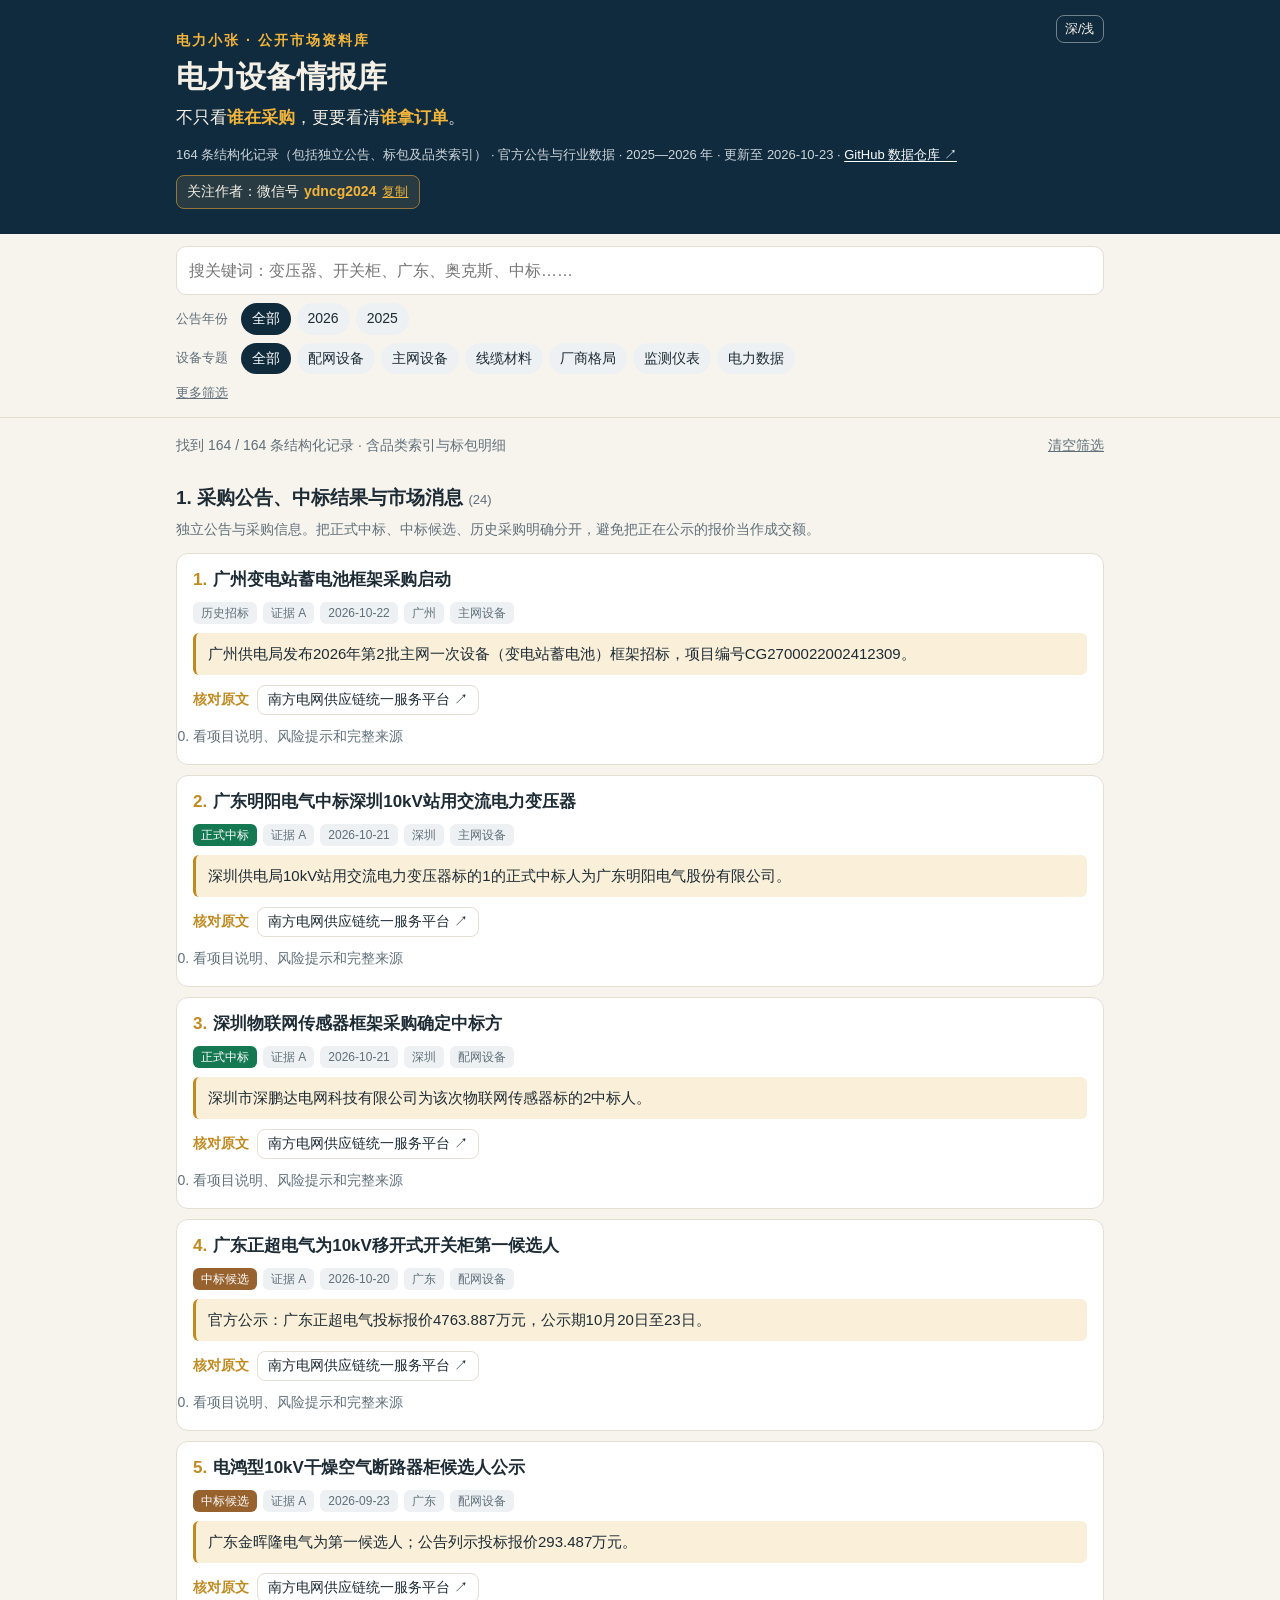
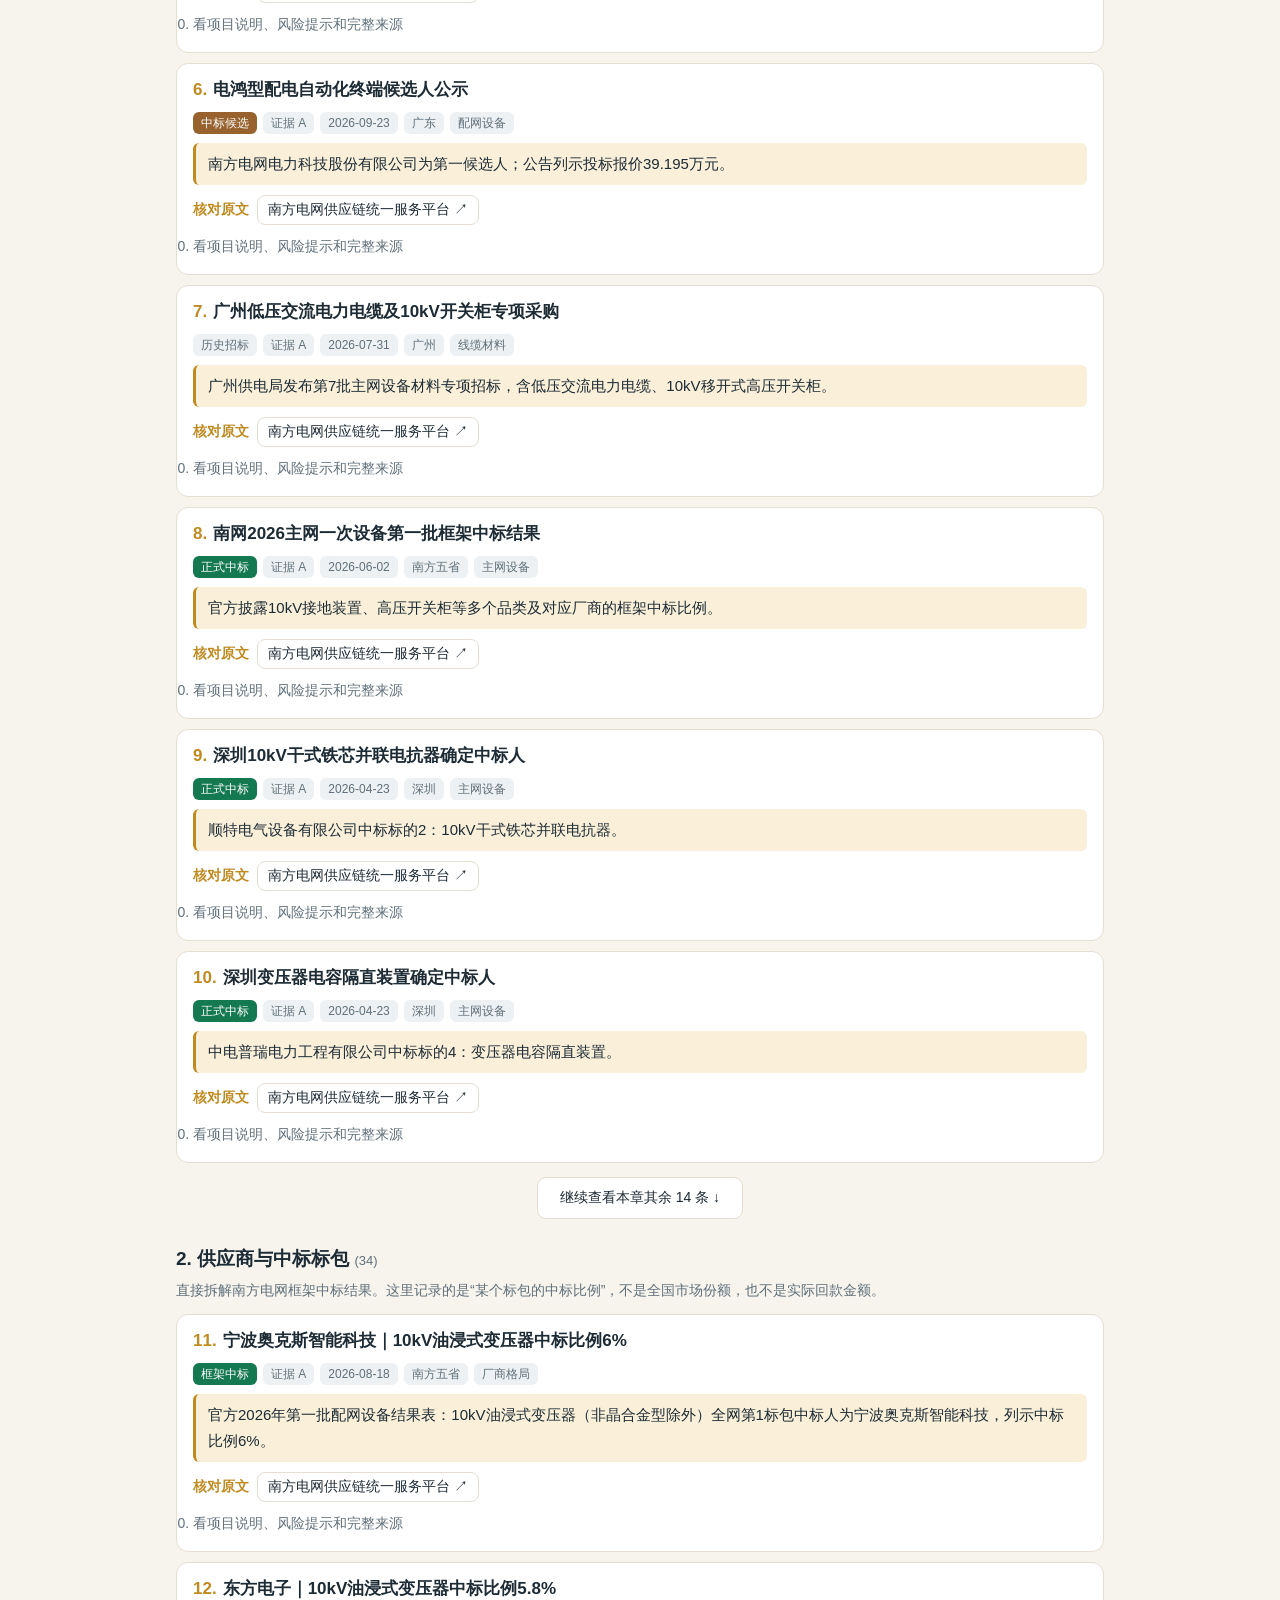
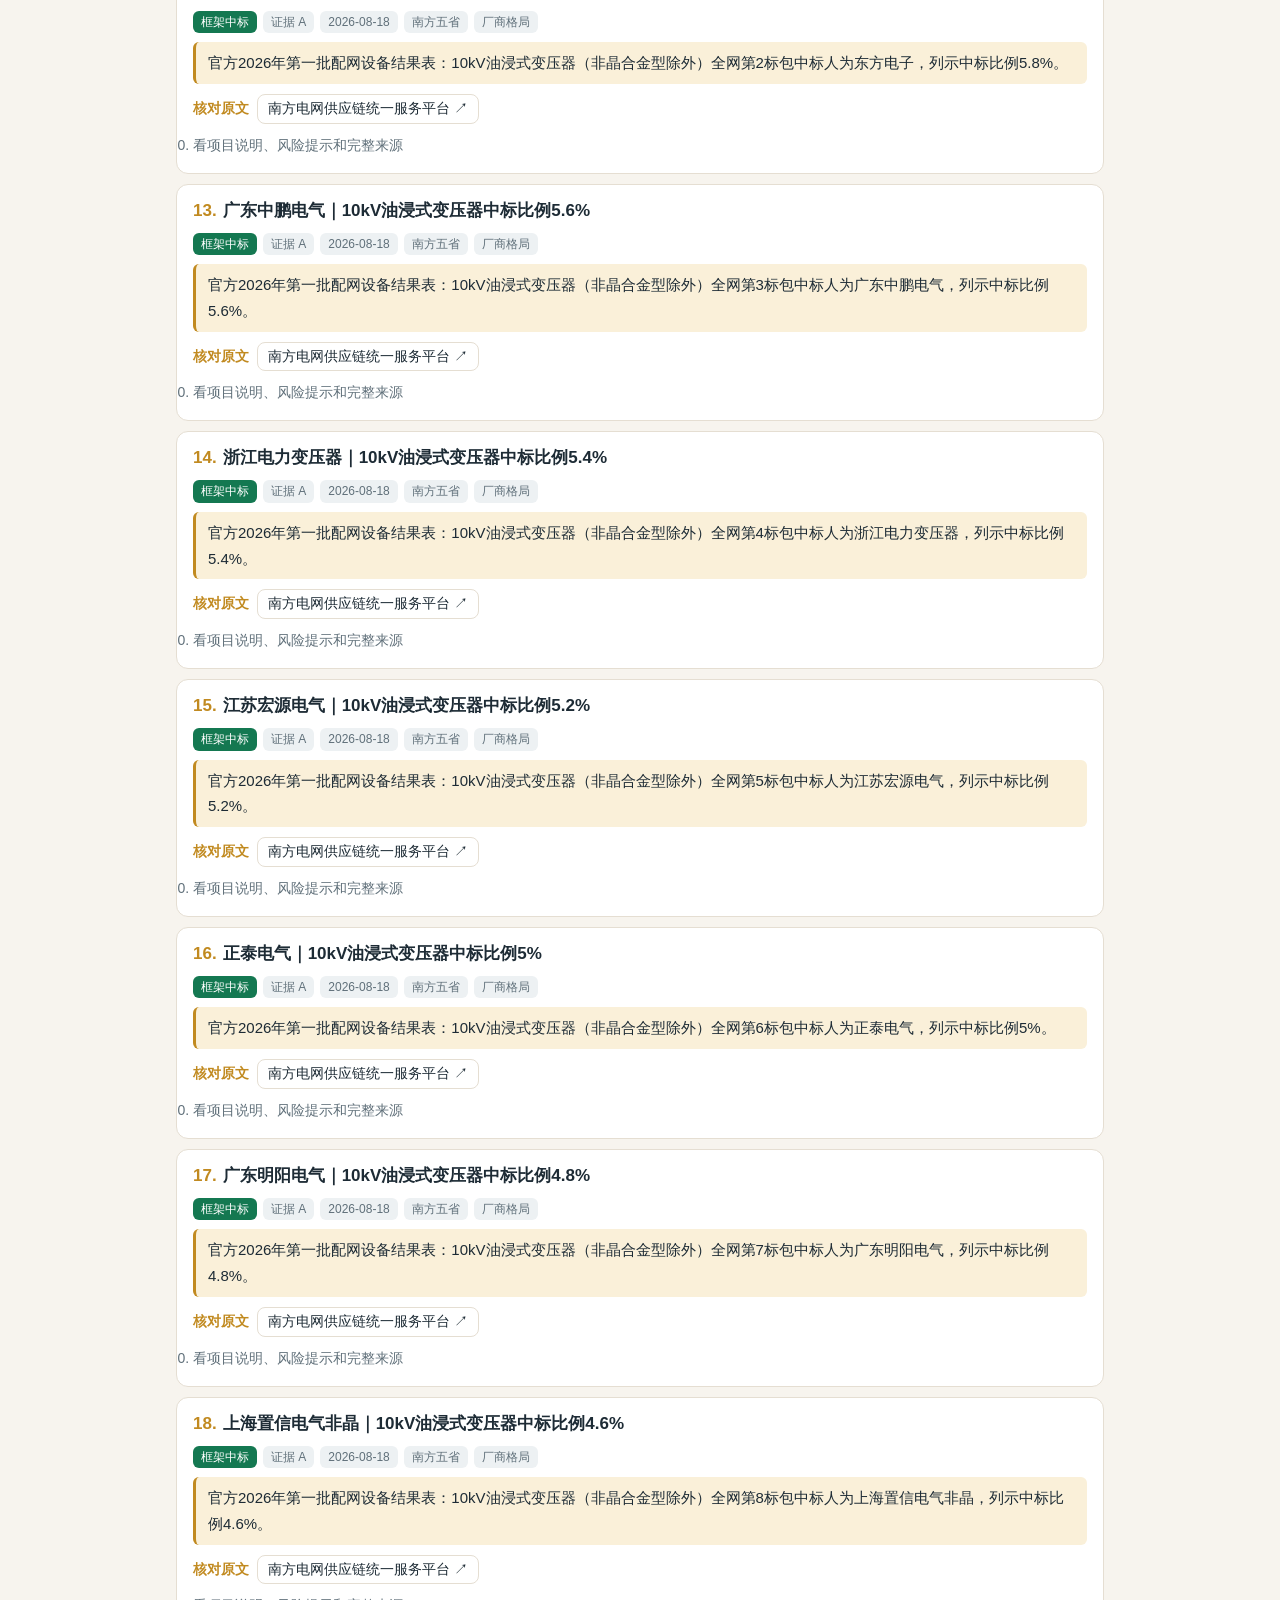
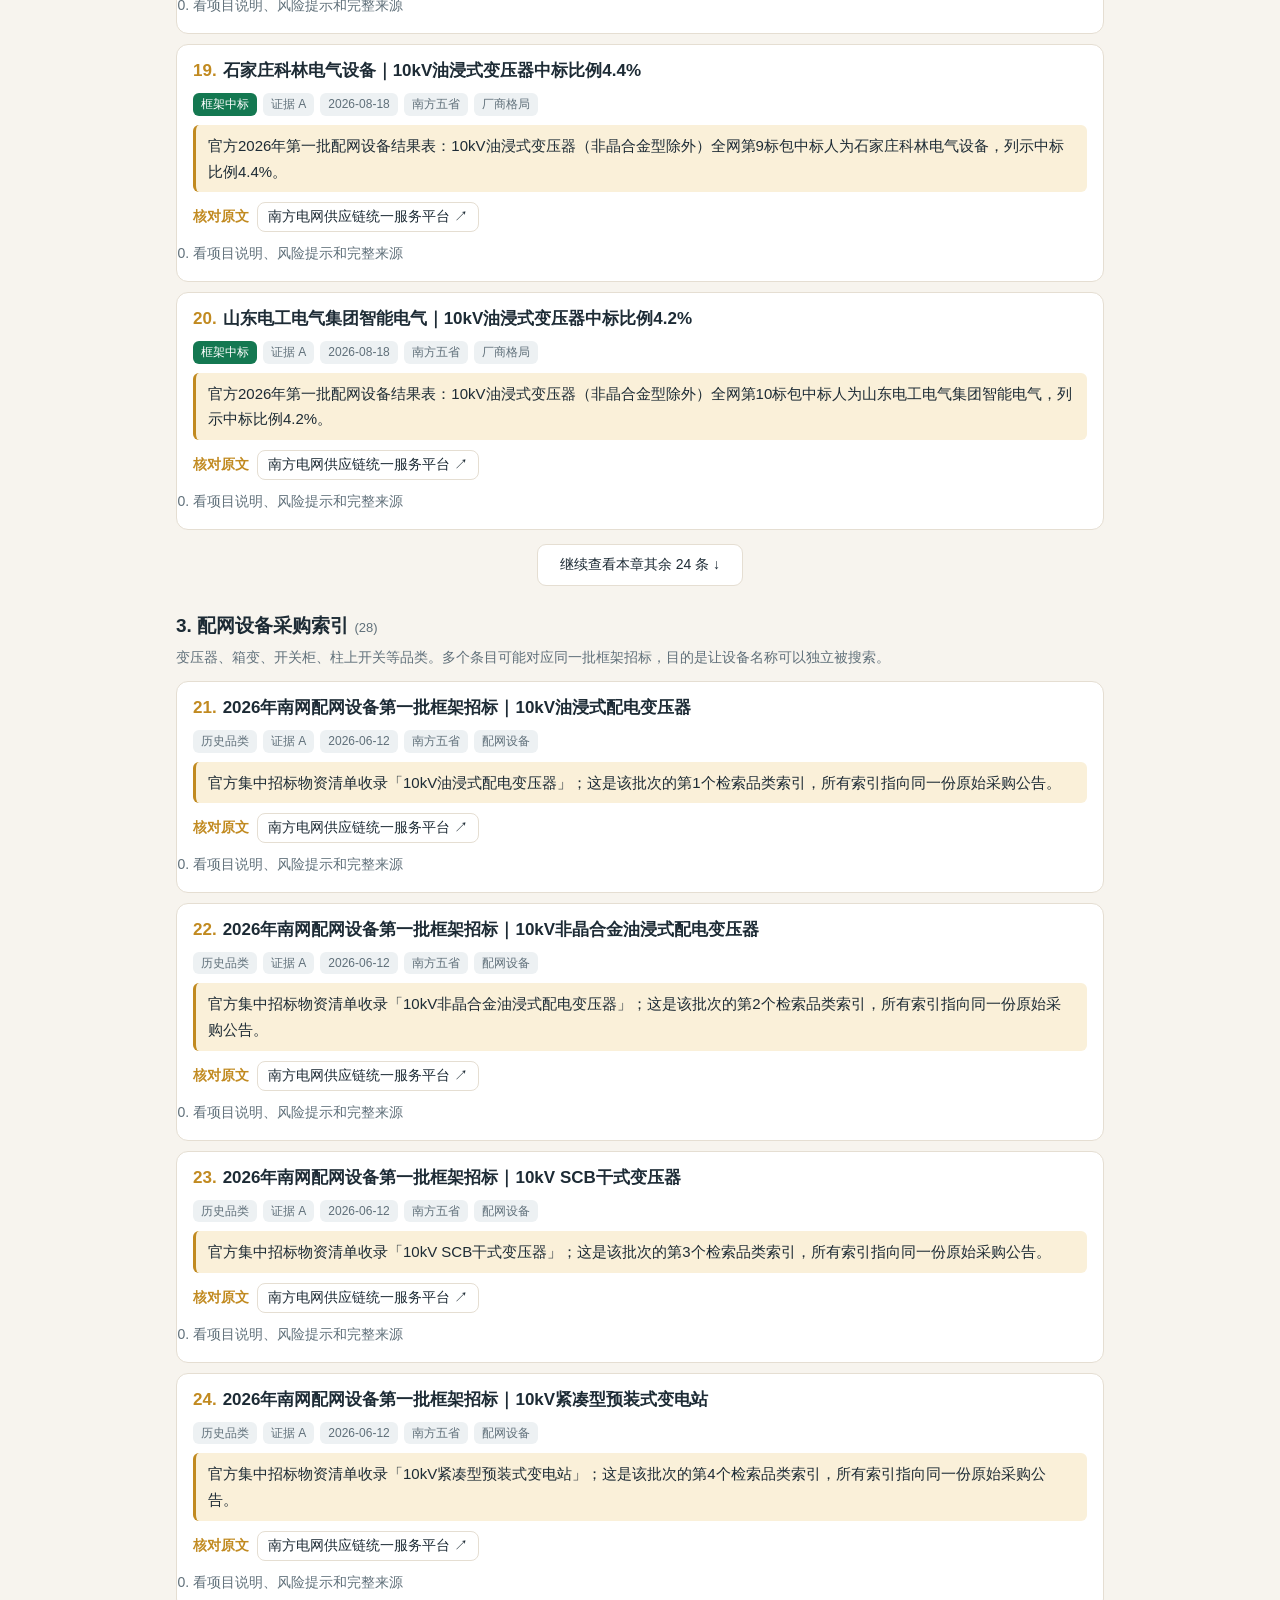
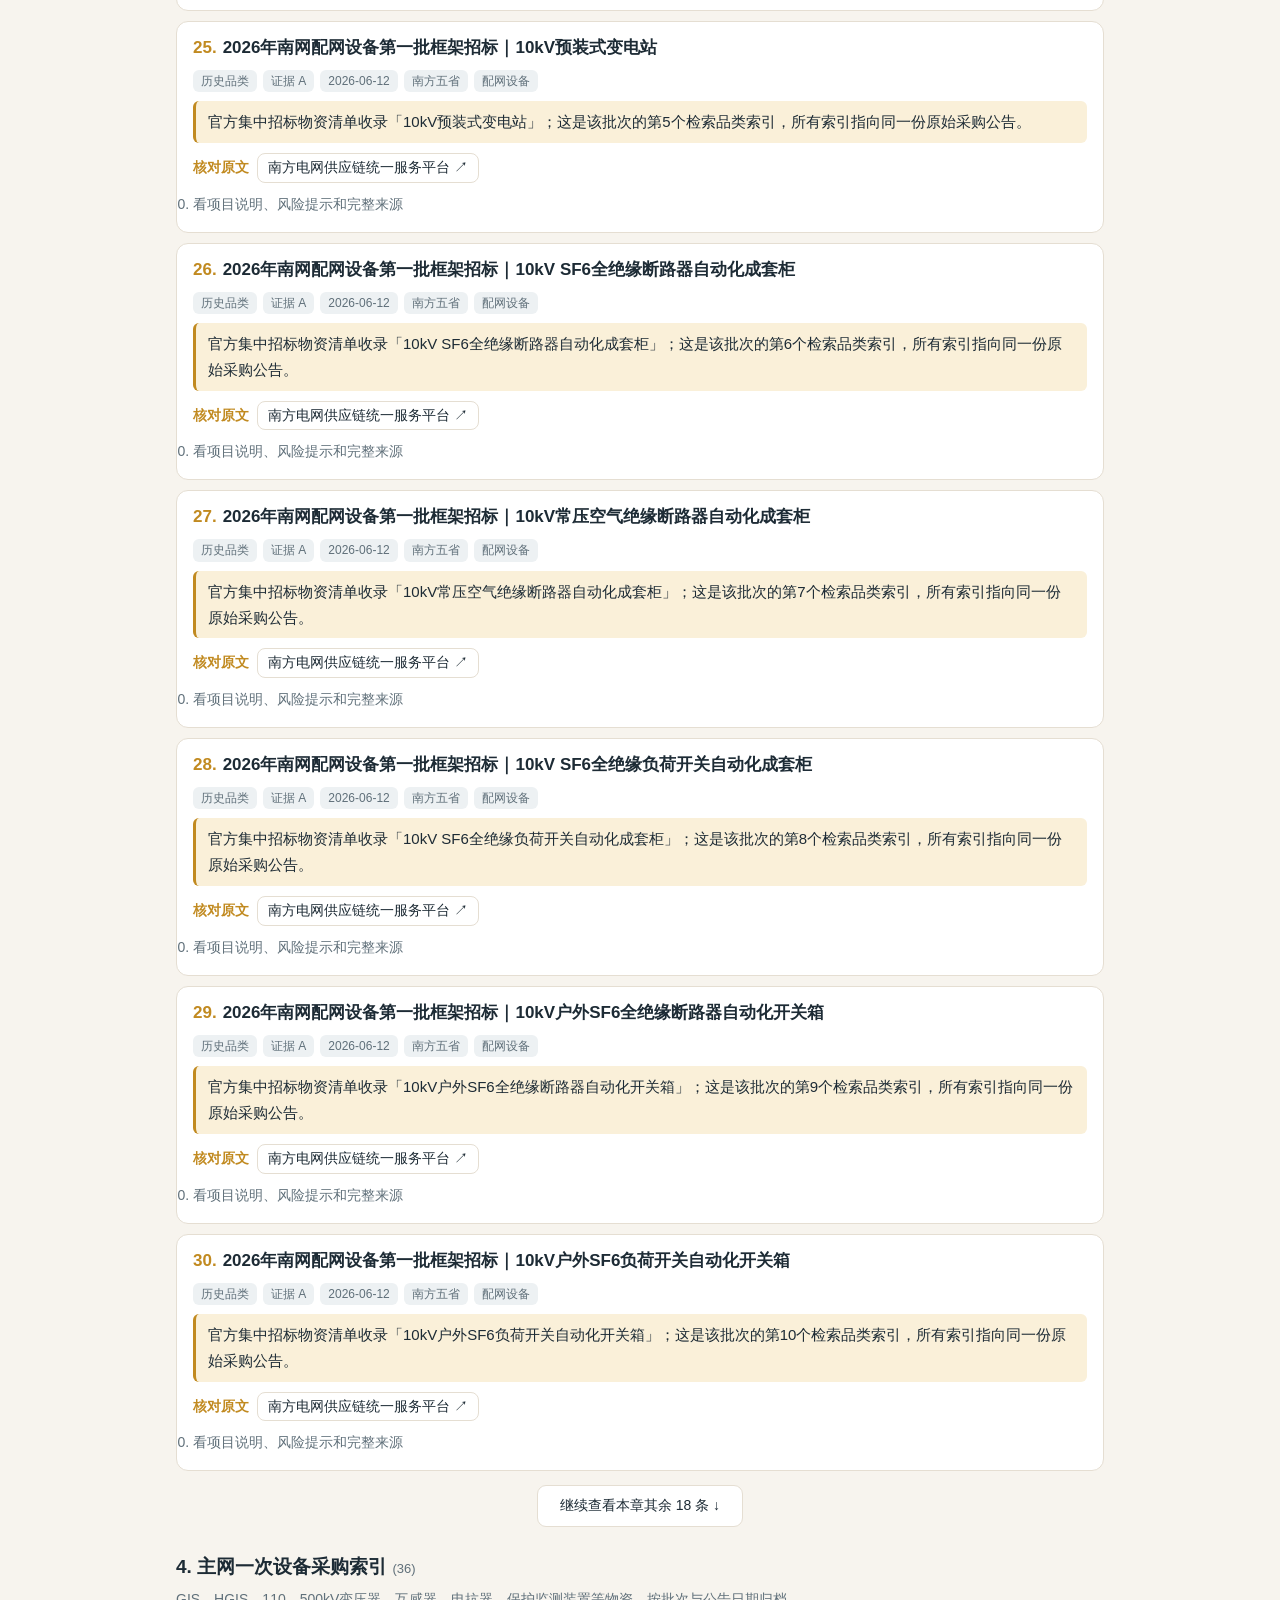
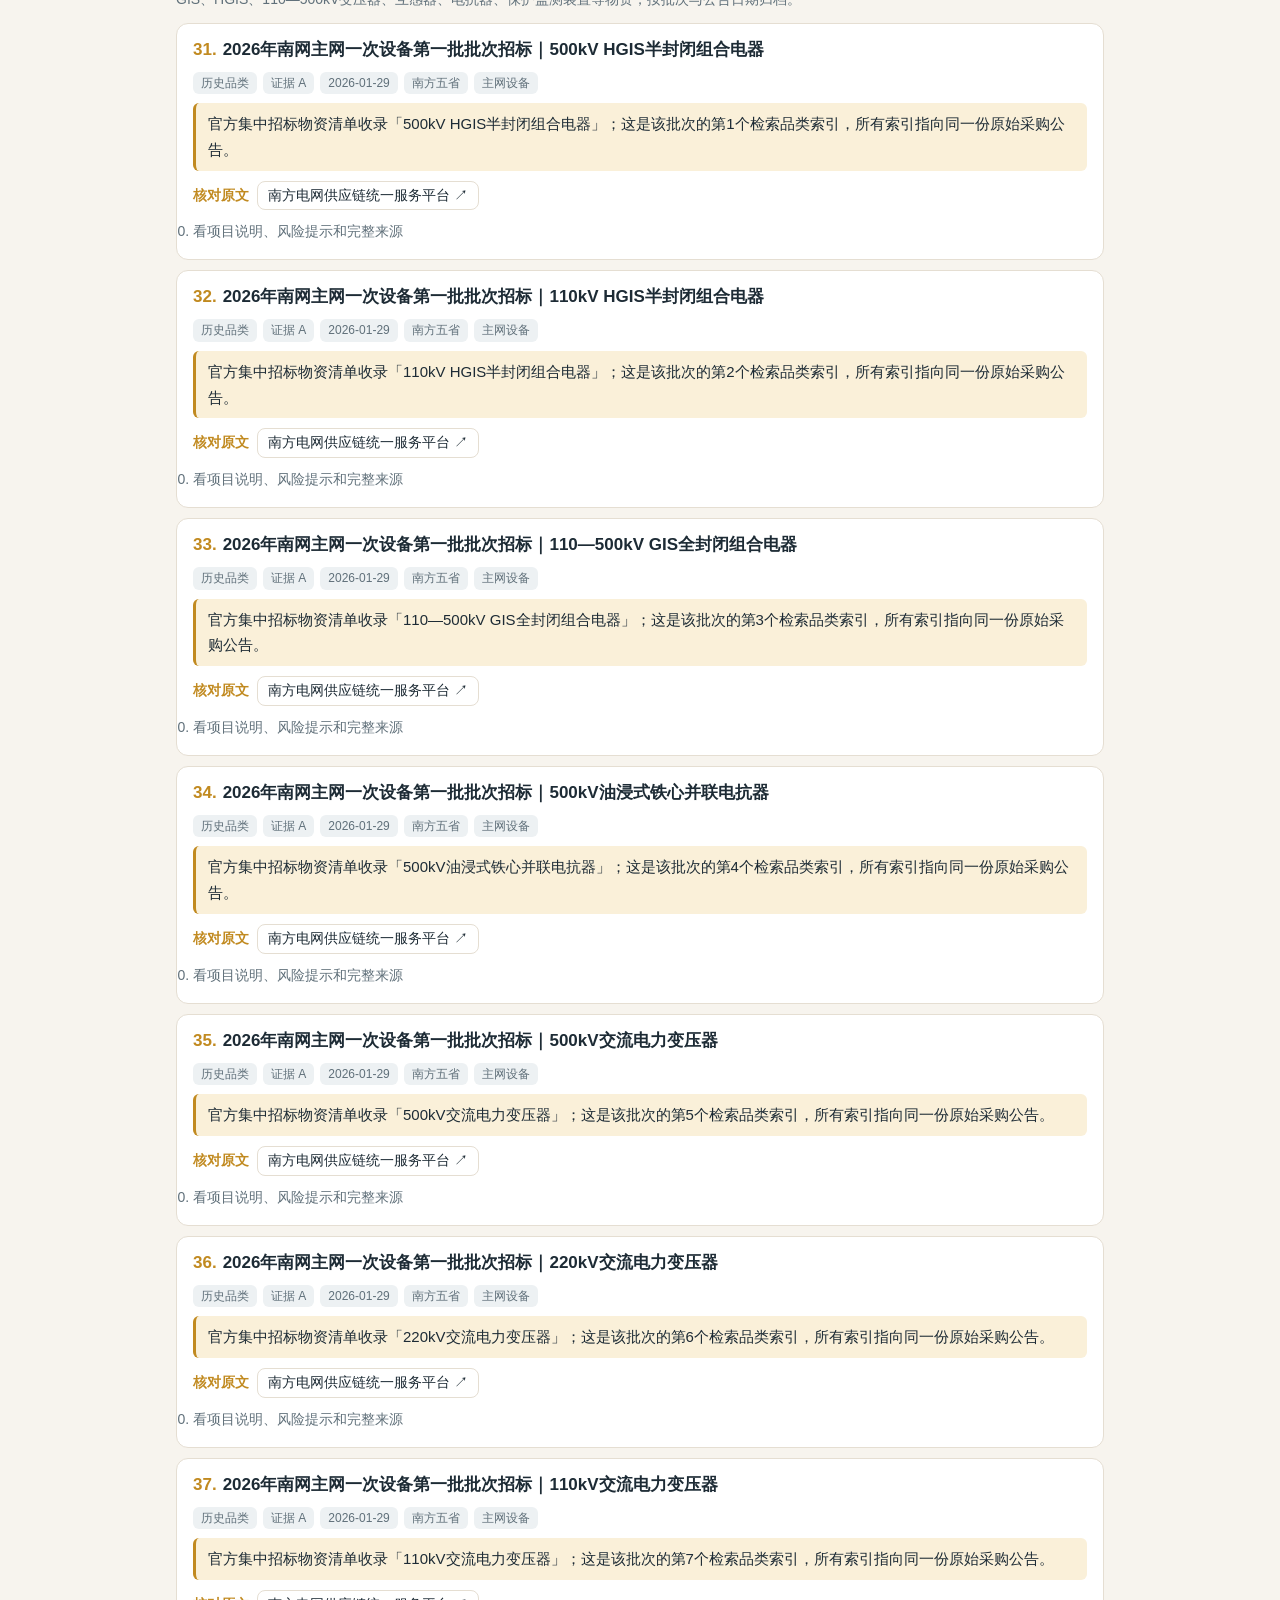
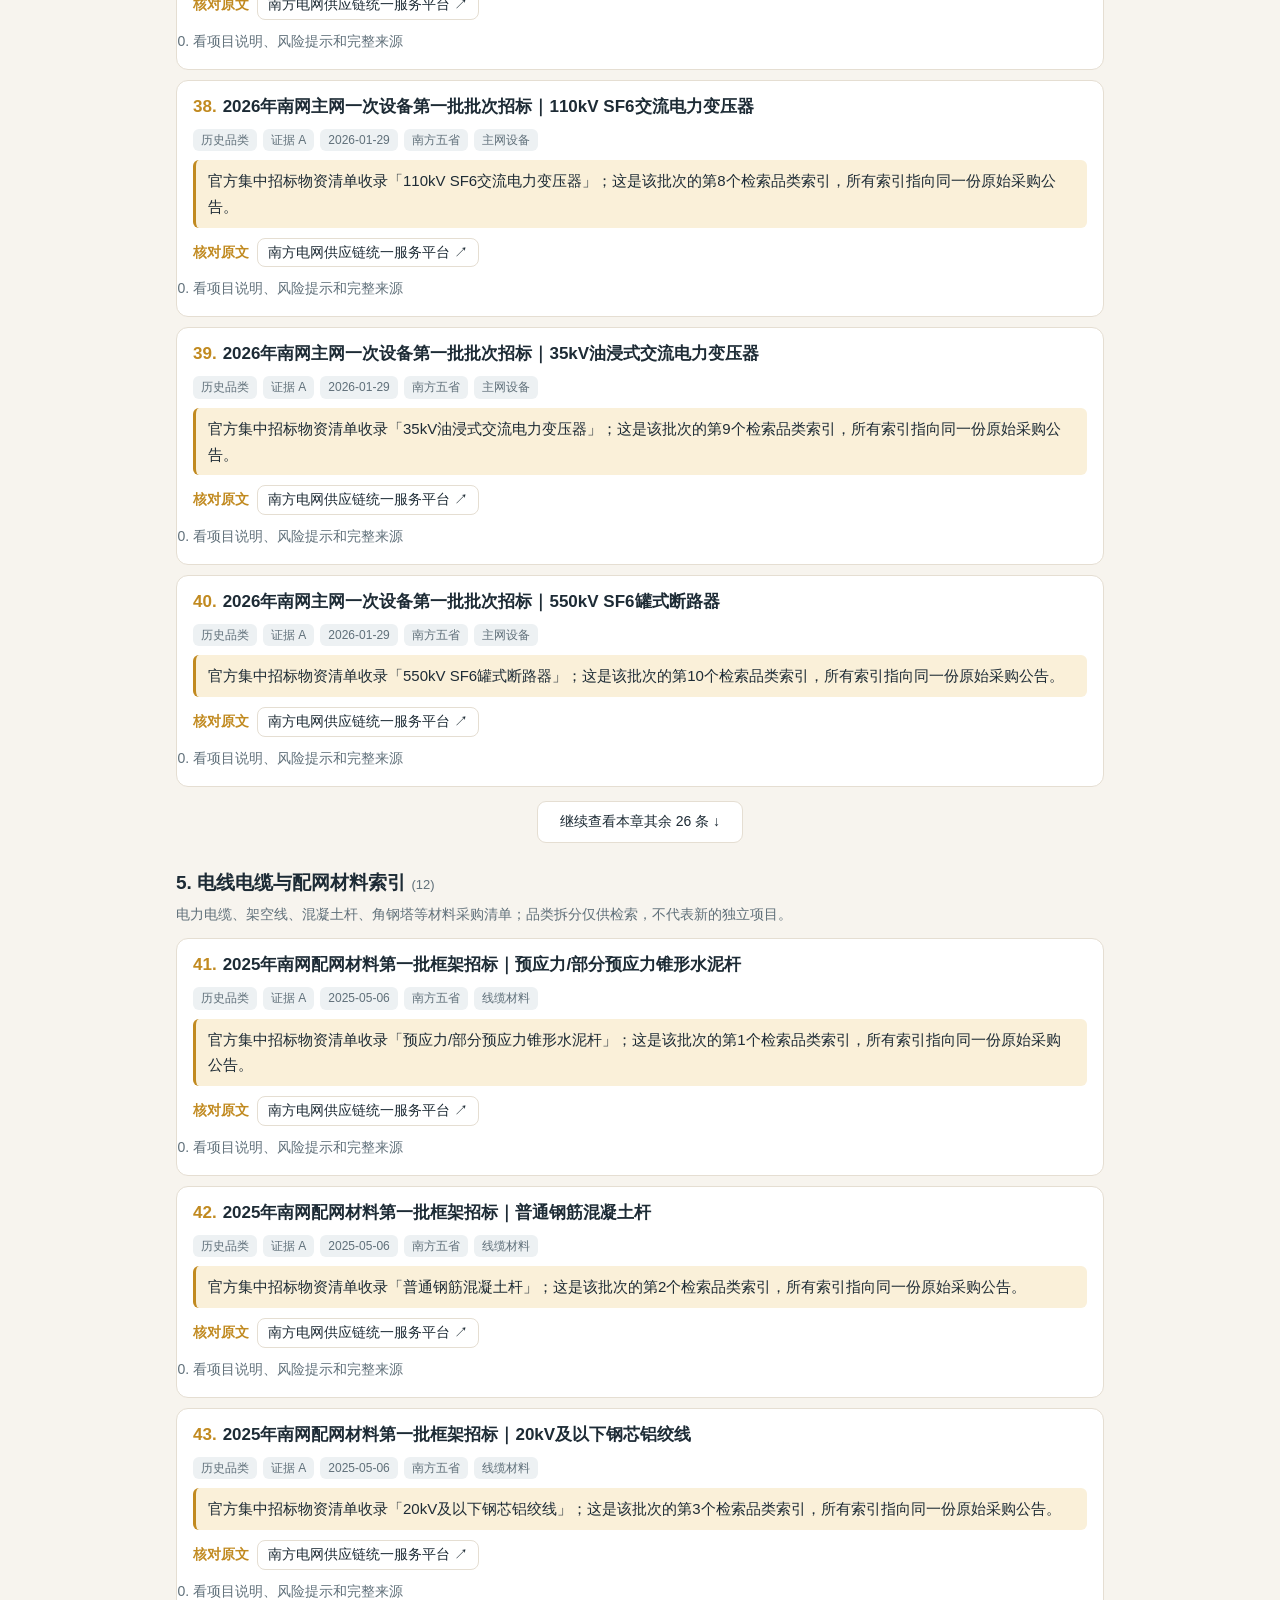
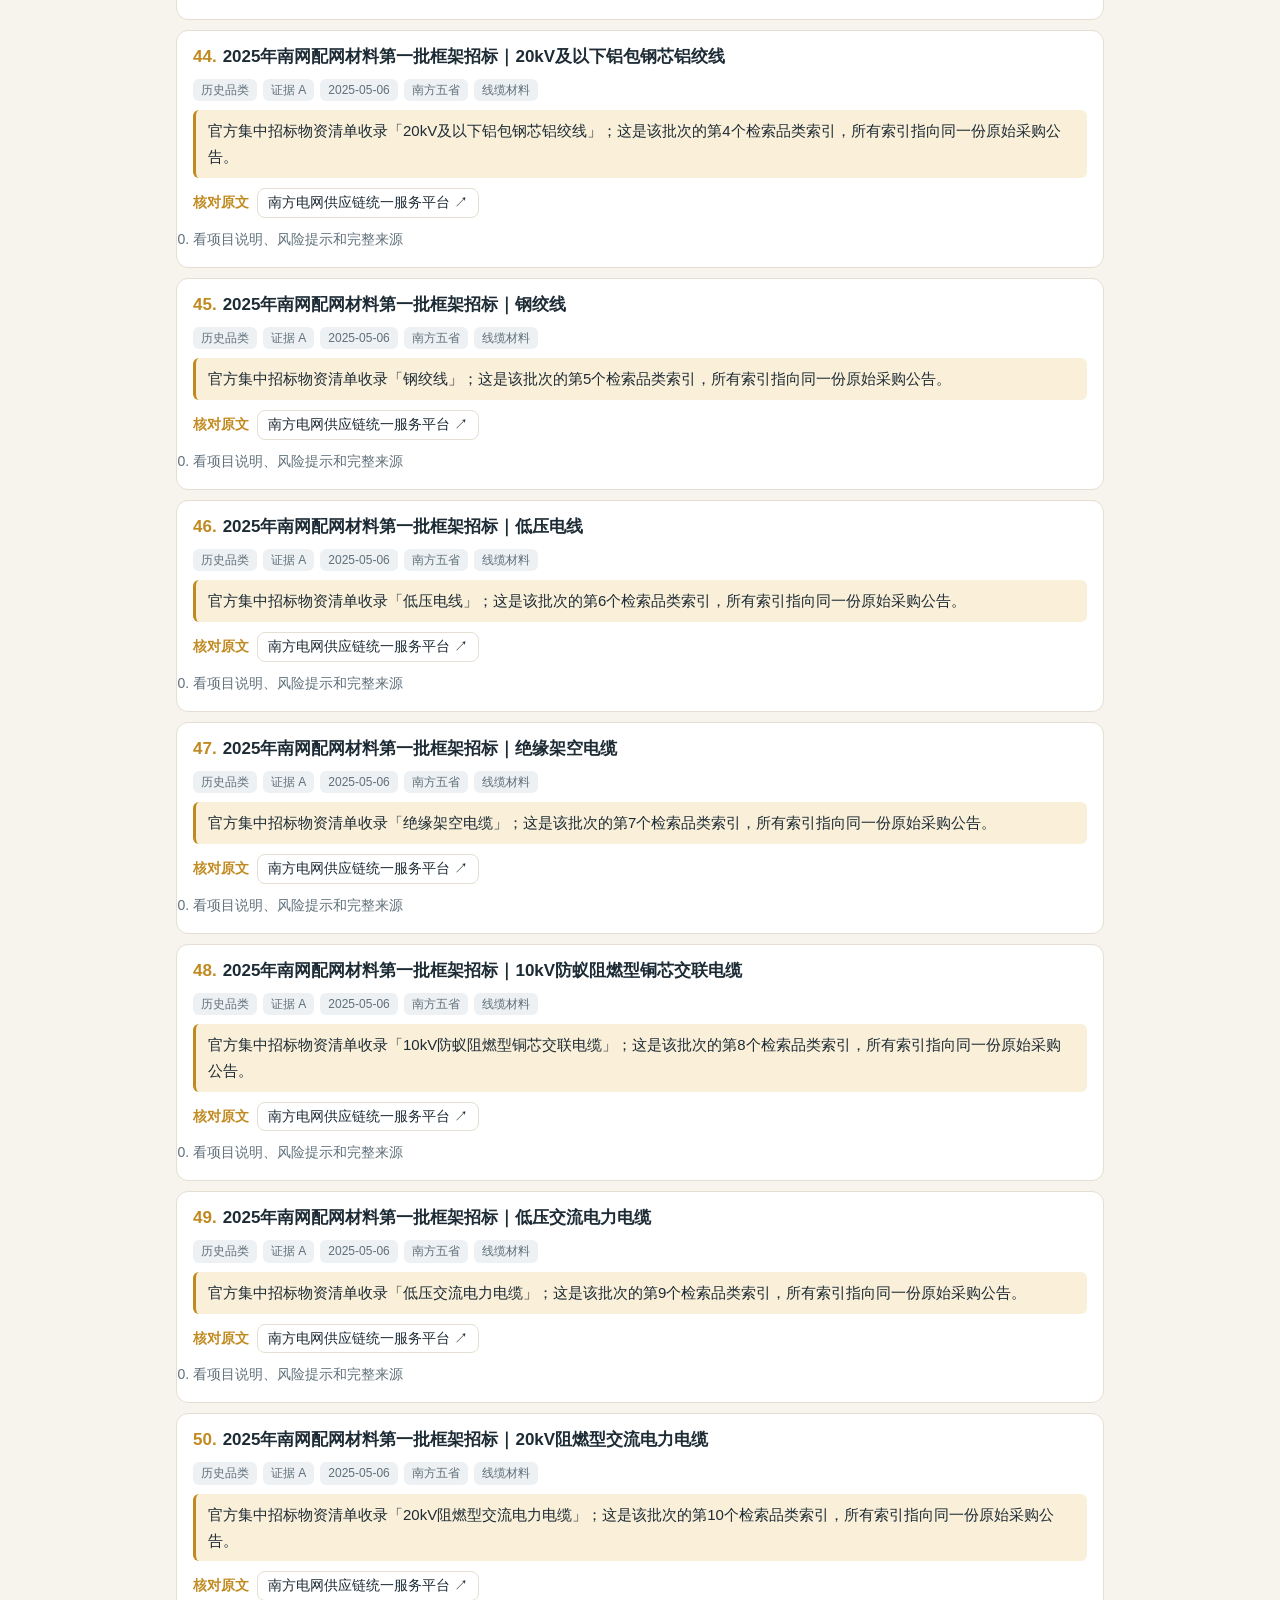
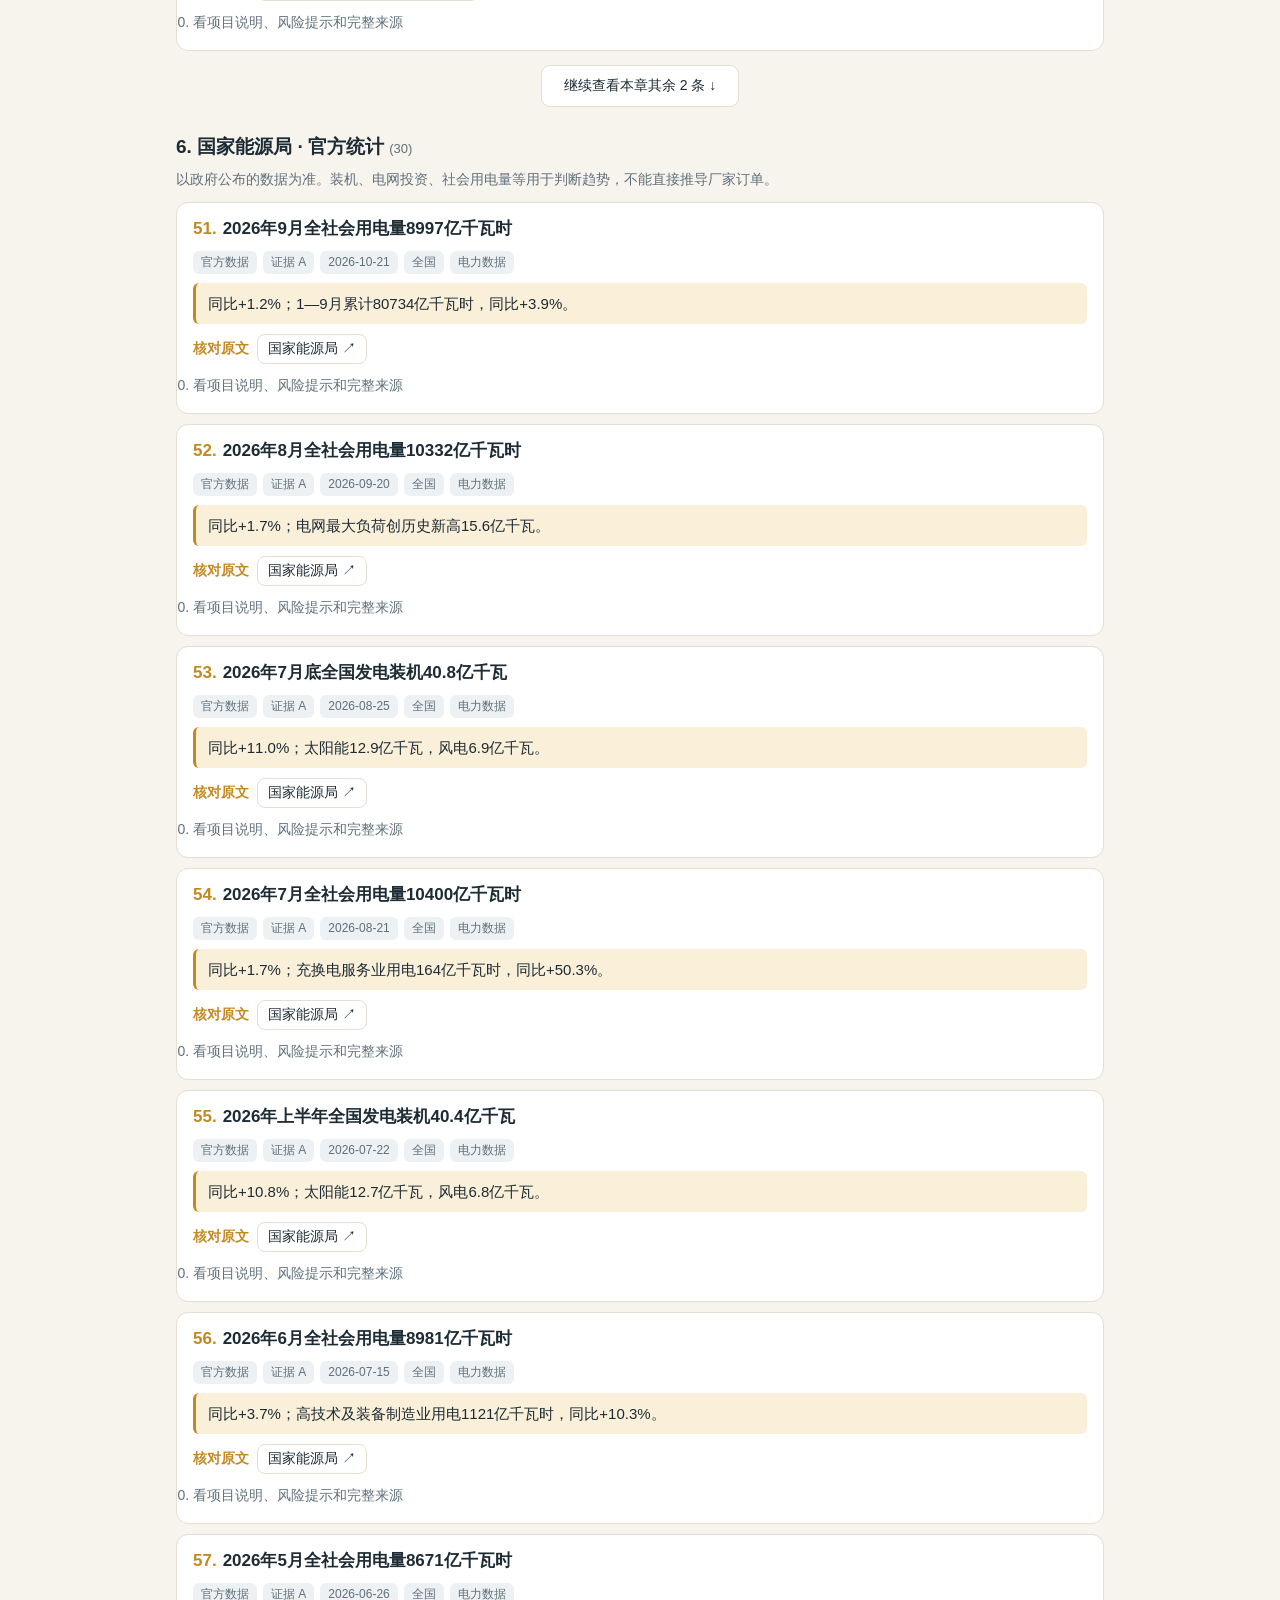
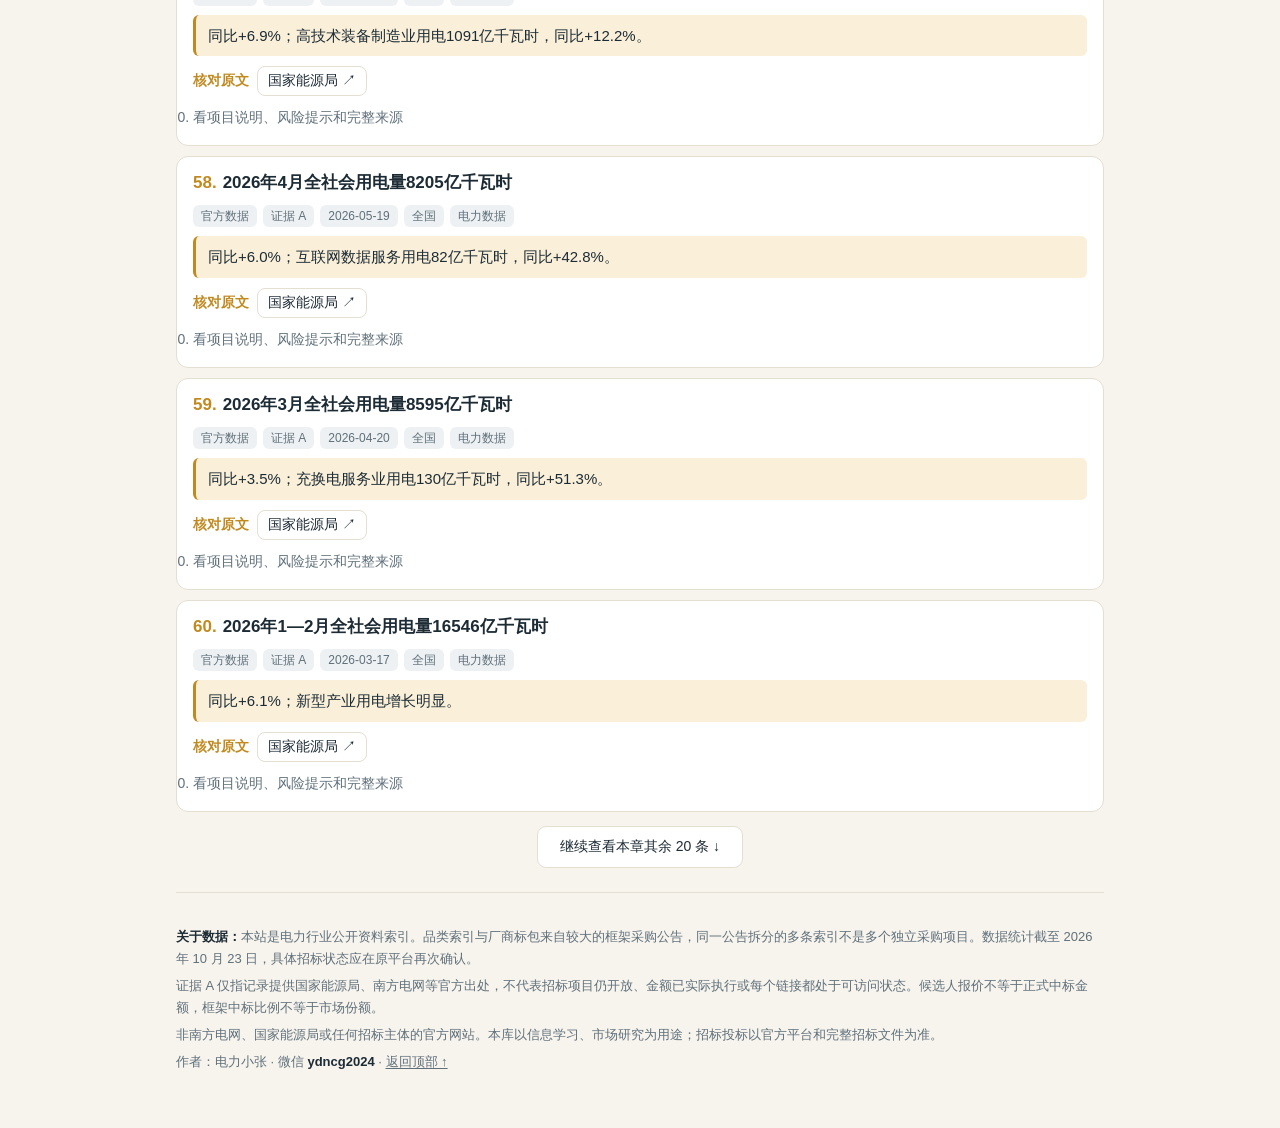
==== electric-intel/index.html @ 4b42b8ce "Launch original Chinese electric-power market intelligence archive UI" ====
<!doctype html>
<html lang="zh-CN">
<head>
<meta charset="utf-8">
<meta name="viewport" content="width=device-width, initial-scale=1">
<meta name="theme-color" content="#102c3e">
<title>电力设备情报库 · 2025—2026 中国电网采购与中标全档案</title>
<meta name="description" content="电力小张整理的2025—2026年中国电力设备招标、中标、设备物资、厂商份额、官方用电数据情报档案。按年份、品类、状态检索，每条附来源。">
<meta property="og:title" content="电力设备情报库 · 中国电网采购与中标全档案">
<meta property="og:description" content="查招标、看中标、研究电力设备供应商。2025—2026年公开资料结构化整理，附官方原文。">
<style>
:root{
  --canvas:#f7f4ee;--paper:#fff;--ink:#1d2b35;--sub:#60707a;--edge:#e5ded2;--navy:#102b3c;--amber:#c18a20;--pale:#faf0d9;--pill:#edf1f3;--active:#102b3c;--act-ink:#fff;--okay:#137b52;--warn:#925d2f
}
@media(prefers-color-scheme:dark){:root:not([data-theme="light"]){--canvas:#0f1b23;--paper:#172630;--ink:#e6edf0;--sub:#a0b0ba;--edge:#2b3c47;--navy:#f3be58;--amber:#f2b74c;--pale:#332b19;--pill:#243643;--active:#f2b74c;--act-ink:#15222a;--okay:#46c08a;--warn:#d69b68}}
:root[data-theme="dark"]{--canvas:#0f1b23;--paper:#172630;--ink:#e6edf0;--sub:#a0b0ba;--edge:#2b3c47;--navy:#f3be58;--amber:#f2b74c;--pale:#332b19;--pill:#243643;--active:#f2b74c;--act-ink:#15222a;--okay:#46c08a;--warn:#d69b68}
*{box-sizing:border-box}html{scroll-behavior:smooth}body{margin:0;background:var(--canvas);color:var(--ink);font:16px/1.7 -apple-system,BlinkMacSystemFont,"PingFang SC","Microsoft YaHei","Noto Sans CJK SC",sans-serif}a{color:inherit}button,input{font:inherit}button{cursor:pointer}
.wrap{width:min(960px,100%);padding:0 16px;margin:0 auto}
header{background:#102b3e;color:#f5f0e5;padding:29px 0 25px;position:relative}
.hero-title{font-size:30px;font-weight:760;line-height:1.28;margin:5px 0 8px;letter-spacing:.15px}
.eyebrow{font-size:14px;letter-spacing:2px;font-weight:750;color:#f2b53a}
.slogan{margin:0;font-size:17px}.slogan strong{color:#f2b53a}
.hero-meta{margin-top:10px;color:#ced5d9;font-size:13px;line-height:1.8}
.hero-meta a{text-decoration:underline;text-underline-offset:2px;color:#fff}
.owner{display:inline-flex;gap:5px;align-items:center;margin-top:9px;border:1px solid #96753b;border-radius:8px;padding:4px 10px;background:#283b43;color:#f5f0e5;font-size:14px}
.owner b{color:#f2b53a}
.owner button{background:none;border:0;color:#f2b53a;font-size:13px;text-decoration:underline;padding:0 1px}
.theme-toggle{position:absolute;right:max(16px,calc((100vw - 927px)/2));top:15px;border:1px solid #71818b;background:transparent;color:#f5f0e5;border-radius:8px;padding:2px 8px;font-size:13px}
.filters{background:var(--canvas);border-bottom:1px solid var(--edge);padding:12px 0}
@media(min-width:760px){.filters{position:sticky;top:0;z-index:10}}
.search{width:100%;background:var(--paper);border:1px solid var(--edge);border-radius:10px;padding:10px 12px;color:var(--ink);font-size:16px;outline-offset:2px}
.filter-row{display:flex;flex-wrap:wrap;gap:6px;align-items:center;margin-top:8px}
.filter-row .lab{width:4.5em;flex:none;color:var(--sub);font-size:13px}
.chip{border:0;border-radius:999px;padding:4px 11px;background:var(--pill);color:var(--ink);line-height:1.65;font-size:14px}
.chip[aria-pressed="true"]{background:var(--active);color:var(--act-ink)}
.extra{display:none}.filters.expanded .extra{display:flex}
.fmore{margin-top:8px;color:var(--sub);font-size:13px;padding:0;border:0;background:transparent;text-decoration:underline}
.countbar{margin:16px 0 8px;font-size:14px;color:var(--sub);display:flex;justify-content:space-between;gap:10px;flex-wrap:wrap}
.countbar button,.link-text{font-size:14px;color:var(--sub);background:none;padding:0;border:0;text-decoration:underline}
.chapter-heading{font-size:19px;line-height:1.4;margin:27px 0 7px;font-weight:750}
.chapter-desc{font-size:14px;color:var(--sub);margin:0 0 11px;line-height:1.7}
.entry{margin:10px 0;padding:14px 16px;background:var(--paper);border:1px solid var(--edge);border-radius:12px}
.entry h3{font-size:17px;line-height:1.47;margin:0;font-weight:735;overflow-wrap:anywhere}
.n{color:var(--amber);font-variant-numeric:tabular-nums;font-weight:800;margin-right:6px}
.bags{display:flex;gap:6px;flex-wrap:wrap;margin:9px 0}
.tag{color:var(--sub);font-size:12px;border-radius:6px;background:var(--pill);padding:1px 8px}
.tag.authority{background:#147851;color:#fff}.tag.candidate{background:#97622e;color:#fff}.tag.outline{border:1px solid var(--edge);background:transparent}
.explain{background:var(--pale);border-left:3px solid var(--amber);padding:8px 12px;border-radius:6px;margin:8px 0;line-height:1.72;font-size:15px;overflow-wrap:anywhere}
.visit{margin:6px 0 3px;font-size:14px;line-height:1.7}.visit b{color:var(--amber);display:inline-block;margin-right:8px}
.go{background:var(--paper);border:1px solid var(--edge);padding:2px 10px;border-radius:8px;text-decoration:none;display:inline-block;margin:2px 6px 2px 0;overflow-wrap:anywhere}
.go:hover{border-color:var(--amber)}
.entry details{margin-top:8px}.entry summary{font-size:14px;color:var(--sub);cursor:pointer;list-style:auto;min-height:25px}
.item-field{margin:8px 0;font-size:15px;overflow-wrap:anywhere}.item-field b{color:var(--sub);display:inline-block;min-width:4.8em;font-weight:650}
.deep{font-size:13px;display:flex;gap:17px;flex-wrap:wrap;margin-top:12px}.deep button,.deep a{border:none;background:transparent;color:var(--sub);padding:0;text-decoration:underline;font-size:13px}
.verified{font-size:12px;color:var(--sub);padding:2px 0 0}.verified a{overflow-wrap:anywhere}
.more-items{display:block;margin:14px auto 24px;background:var(--paper);border:1px solid var(--edge);border-radius:9px;padding:8px 22px;color:var(--ink);font-size:14px}
.noresults{padding:48px 0;color:var(--sub);text-align:center}
footer{padding:28px 0 50px;color:var(--sub);font-size:13px;border-top:1px solid var(--edge);margin-top:23px}
footer p{margin:5px 0}
footer b{color:var(--ink)}
footer a{text-underline-offset:2px}
.toast{position:fixed;left:50%;bottom:22px;transform:translateX(-50%);background:#102b3e;color:#fff;border-radius:10px;padding:10px 17px;font-size:13px;z-index:50;display:none;box-shadow:0 8px 24px #0003;min-width:max-content;max-width:92vw}
@media(max-width:540px){.hero-title{font-size:29px}.entry{padding:13px 14px}.filter-row .lab{font-size:12px}.chip{font-size:13px;padding:4px 10px}.eyebrow{font-size:12px}.chapter-heading{font-size:18px}.filters{padding:10px 0}.owner{font-size:13px}}
@media(print){.filters,.theme-toggle,.deep,.toast,.more-items,.owner{display:none!important}.entry{break-inside:avoid}body{background:white;color:black}header{background:white;color:black}}
</style>
</head>
<body>
<header>
<button class="theme-toggle" id="theme" aria-label="切换深浅主题">深/浅</button>
<div class="wrap">
<div class="eyebrow">电力小张 · 公开市场资料库</div>
<h1 class="hero-title">电力设备情报库</h1>
<p class="slogan">不只看<b><strong>谁在采购</strong></b>，更要看清<b><strong>谁拿订单</strong></b>。</p>
<div class="hero-meta"><span id="total">正在载入资料…</span> · 官方公告与行业数据 · 2025—2026 年 · 更新至 2026-10-23 · <a href="https://github.com/zxwdfgg-tech/-zxwdfgg-tech.github.io/tree/main/electric-intel" target="_blank" rel="noopener">GitHub 数据仓库 ↗</a></div>
<div class="owner">关注作者：微信号 <b id="wechat">ydncg2024</b><button type="button" id="copywechat">复制</button></div>
</div>
</header>
<div class="filters" id="filters">
<div class="wrap">
<input type="search" id="query" class="search" placeholder="搜关键词：变压器、开关柜、广东、奥克斯、中标……" aria-label="搜索所有档案">
<div class="filter-row" id="year-row"><span class="lab">公告年份</span></div>
<div class="filter-row" id="cat-row"><span class="lab">设备专题</span></div>
<div class="filter-row extra" id="status-row"><span class="lab">公告状态</span></div>
<div class="filter-row extra" id="type-row"><span class="lab">记录类型</span></div>
<div class="filter-row extra" id="region-row"><span class="lab">所在地区</span></div>
<button type="button" class="fmore" id="showfilters">更多筛选</button>
</div>
</div>
<main class="wrap">
<div class="countbar"><span id="result-count">载入中…</span><button id="reset" type="button">清空筛选</button></div>
<div id="results" aria-live="polite"><div class="noresults">正在加载电力设备历史档案……</div></div>
<footer>
<p><b>关于数据：</b>本站是电力行业公开资料索引。品类索引与厂商标包来自较大的框架采购公告，同一公告拆分的多条索引不是多个独立采购项目。数据统计截至 2026 年 10 月 23 日，具体招标状态应在原平台再次确认。</p>
<p>证据 A 仅指记录提供国家能源局、南方电网等官方出处，不代表招标项目仍开放、金额已实际执行或每个链接都处于可访问状态。候选人报价不等于正式中标金额，框架中标比例不等于市场份额。</p>
<p>非南方电网、国家能源局或任何招标主体的官方网站。本库以信息学习、市场研究为用途；招标投标以官方平台和完整招标文件为准。</p>
<p>作者：电力小张 · 微信 <b id="wechatfooter">ydncg2024</b> · <a href="#top" id="backtop">返回顶部 ↑</a></p>
</footer>
</main>
<div id="toast" class="toast" role="status"></div>
<script src="./data.js"></script>
<script>
(function(){
'use strict';
var rows=Array.isArray(window.POWER_ARCHIVE)?window.POWER_ARCHIVE:[];
var meta=window.POWER_META||{};
var chosen={year:'',cat:'',status:'',type:'',region:''};
var expanded=false,opened={};
var toast=document.getElementById('toast');
var yearGroup=['2026','2025'],cats=['配网设备','主网设备','线缆材料','厂商格局','监测仪表','电力数据'];
var stat=['历史招标','正式中标','中标候选','官方数据'];
var types=['公告','中标标包','品类索引','统计发布'];
var regions=['全国','南方五省','广东','广州','深圳','广西','云南','贵州','海南'];
var byId=function(id){return document.getElementById(id)};
function h(s){return String(s==null?'':s).replace(/[&<>"']/g,function(c){return {'&':'&amp;','<':'&lt;','>':'&gt;','"':'&quot;',"'":'&#39;'}[c]})}
function notify(msg){toast.textContent=msg;toast.style.display='block';clearTimeout(notify.t);notify.t=setTimeout(function(){toast.style.display='none'},2500)}
function copy(s){if(navigator.clipboard&&navigator.clipboard.writeText){navigator.clipboard.writeText(s).then(function(){notify('已复制')}).catch(function(){prompt('请长按复制',s)})}else{prompt('请长按复制',s)}}
function rowButtons(id,key,vals){var el=byId(id);el.querySelectorAll('button').forEach(function(x){x.remove()});[['','全部']].concat(vals.map(function(v){return [v,v]})).forEach(function(p){var b=document.createElement('button');b.type='button';b.className='chip';b.textContent=p[1];b.setAttribute('aria-pressed',String(chosen[key]===p[0]));b.addEventListener('click',function(){chosen[key]=p[0];render();syncChips();window.scrollTo({top:0,behavior:'auto'})});el.appendChild(b)})}
function syncChips(){
rowButtons('year-row','year',yearGroup);
rowButtons('cat-row','cat',cats);
rowButtons('status-row','status',stat);
rowButtons('type-row','type',types);
rowButtons('region-row','region',regions);
}
function matches(x){
if(chosen.year && String(x.year)!==chosen.year)return false;
if(chosen.cat && x.cat!==chosen.cat)return false;
if(chosen.status && x.status!==chosen.status)return false;
if(chosen.type && x.type!==chosen.type)return false;
if(chosen.region && x.region!==chosen.region)return false;
var q=byId('query').value.trim().toLowerCase();
if(q){var words=q.split(/\s+/).filter(Boolean),txt=[x.title,x.summary,x.analysis,x.source,x.cat,x.region,x.status,x.type,x.date,String(x.projectYear)].join(' ').toLowerCase();if(!words.every(function(word){return txt.indexOf(word)!==-1}))return false}
return true;
}
var chapterDefs=[
{title:'1. 采购公告、中标结果与市场消息',desc:'独立公告与采购信息。把正式中标、中标候选、历史采购明确分开，避免把正在公示的报价当作成交额。',pred:function(x){return x.type==='公告'}},
{title:'2. 供应商与中标标包',desc:'直接拆解南方电网框架中标结果。这里记录的是“某个标包的中标比例”，不是全国市场份额，也不是实际回款金额。',pred:function(x){return x.type==='中标标包'}},
{title:'3. 配网设备采购索引',desc:'变压器、箱变、开关柜、柱上开关等品类。多个条目可能对应同一批框架招标，目的是让设备名称可以独立被搜索。',pred:function(x){return x.type==='品类索引'&&x.cat==='配网设备'}},
{title:'4. 主网一次设备采购索引',desc:'GIS、HGIS、110—500kV变压器、互感器、电抗器、保护监测装置等物资，按批次与公告日期归档。',pred:function(x){return x.type==='品类索引'&&x.cat==='主网设备'}},
{title:'5. 电线电缆与配网材料索引',desc:'电力电缆、架空线、混凝土杆、角钢塔等材料采购清单；品类拆分仅供检索，不代表新的独立项目。',pred:function(x){return x.type==='品类索引'&&x.cat==='线缆材料'}},
{title:'6. 国家能源局 · 官方统计',desc:'以政府公布的数据为准。装机、电网投资、社会用电量等用于判断趋势，不能直接推导厂家订单。',pred:function(x){return x.type==='统计发布'}}
];
function card(x,i){
var label=x.type==='品类索引'?'历史品类':x.type==='中标标包'?'框架中标':x.status;
var cls=x.status==='正式中标'?'authority':x.status==='中标候选'?'candidate':'';
var url=x.url&&/^https:\/\//.test(x.url)?x.url:'#';
var o='<article class="entry" id="'+h(x.id)+'"><h3><span class="n">'+(i+1)+'.</span>'+h(x.title)+'</h3>';
o+='<div class="bags"><span class="tag '+cls+'">'+h(label)+'</span><span class="tag">证据 A</span><span class="tag">'+h(x.date)+'</span><span class="tag">'+h(x.region)+'</span><span class="tag">'+h(x.cat)+'</span></div>';
o+='<div class="explain">'+h(x.summary)+'</div>';
o+='<div class="visit"><b>核对原文</b><a class="go" target="_blank" rel="noopener noreferrer" href="'+h(url)+'">'+h(x.source||'官方平台')+' ↗</a></div>';
o+='<details><summary>看项目说明、风险提示和完整来源</summary><div class="item-field"><b>公告日</b>'+h(x.date)+'　　<b>项目年</b>'+h(x.projectYear)+'</div>';
o+='<div class="item-field"><b>类型</b>'+h(x.type)+' · '+h(x.status)+'　　<b>地区</b>'+h(x.region)+'</div>';
o+='<div class="item-field"><b>专业点评</b>'+h(x.analysis)+'</div>';
o+='<div class="item-field"><b>数据口径</b>'+ (x.type==='中标标包'?'从同一份中标公告抽取标包信息。':'品类索引'===x.type?'从同一份招标公告按设备品类拆分，非独立招标。':x.type==='统计发布'?'以公布统计口径为准。':'按公开公告整理；以原文更新为准。')+'</div>';
o+='<div class="item-field"><b>来源链接</b><a href="'+h(url)+'" target="_blank" rel="noopener noreferrer">'+h(url)+'</a></div>';
o+='<div class="deep"><button type="button" class="copy-link" data-id="'+h(x.id)+'">复制这一条的链接</button><button type="button" class="copy-text" data-id="'+h(x.id)+'">复制摘要</button></div></details></article>';
return o
}
function render(){
if(!rows.length){byId('results').innerHTML='<div class="noresults">资料暂时未成功加载。请刷新页面再试。</div>';byId('result-count').textContent='载入失败';return}
var selected=rows.filter(matches),html='',serial=0;
chapterDefs.forEach(function(ch,index){var items=selected.filter(ch.pred);if(!items.length)return;
var lim=opened[index]?items.length:Math.min(10,items.length);
html+='<section><h2 class="chapter-heading">'+ch.title+' <span style="font-size:13px;color:var(--sub);font-weight:400">('+items.length+')</span></h2><p class="chapter-desc">'+ch.desc+'</p>';
for(var j=0;j<lim;j++)html+=card(items[j],++serial-1);
if(items.length>lim)html+='<button class="more-items" type="button" data-section="'+index+'">继续查看本章其余 '+(items.length-lim)+' 条 ↓</button>';
else if(opened[index]&&items.length>10)html+='<button class="more-items" type="button" data-collapse="'+index+'">收起本章 ↑</button>';
html+='</section>'});
if(!html)html='<div class="noresults">没有找到匹配记录。换一个关键词，或者点击「清空筛选」。</div>';
byId('results').innerHTML=html;
byId('result-count').textContent='找到 '+selected.length+' / '+rows.length+' 条结构化记录 · 含品类索引与标包明细';
byId('results').querySelectorAll('[data-section]').forEach(function(b){b.onclick=function(){opened[b.dataset.section]=true;render()}});
byId('results').querySelectorAll('[data-collapse]').forEach(function(b){b.onclick=function(){delete opened[b.dataset.collapse];render()}});
byId('results').querySelectorAll('.copy-link').forEach(function(b){b.onclick=function(){copy(location.origin+location.pathname+'#'+b.dataset.id)}});
byId('results').querySelectorAll('.copy-text').forEach(function(b){b.onclick=function(){var x=rows.find(function(z){return z.id===b.dataset.id});if(x)copy(x.title+'\n'+x.summary+'\n来源：'+x.url)}});
}
byId('total').textContent=rows.length+' 条结构化记录（包括独立公告、标包及品类索引）';
byId('wechat').textContent=meta.wechat||'ydncg2024';byId('wechatfooter').textContent=meta.wechat||'ydncg2024';
byId('copywechat').onclick=function(){copy(meta.wechat||'ydncg2024')};
byId('query').addEventListener('input',render);
byId('reset').onclick=function(){chosen={year:'',cat:'',status:'',type:'',region:''};byId('query').value='';opened={};syncChips();render()};
byId('showfilters').onclick=function(){expanded=!expanded;byId('filters').classList.toggle('expanded',expanded);this.textContent=expanded?'收起筛选':'更多筛选'};
function themeSet(t){if(t){document.documentElement.setAttribute('data-theme',t);try{localStorage.setItem('power-theme',t)}catch(e){}}}
try{themeSet(localStorage.getItem('power-theme')||'')}catch(e){}
byId('theme').onclick=function(){var isDark=getComputedStyle(document.body).backgroundColor==='rgb(15, 27, 35)';themeSet(isDark?'light':'dark')};
syncChips();render();
if(location.hash&&/^#E\d{3}$/.test(location.hash)){var found=rows.find(function(x){return '#'+x.id===location.hash});if(found){chosen.type=found.type;syncChips();opened={0:true,1:true,2:true,3:true,4:true,5:true};render();setTimeout(function(){var e=byId(found.id);if(e){e.scrollIntoView();e.querySelector('details').open=true}},250)}}
})();
</script>
</body>
</html>
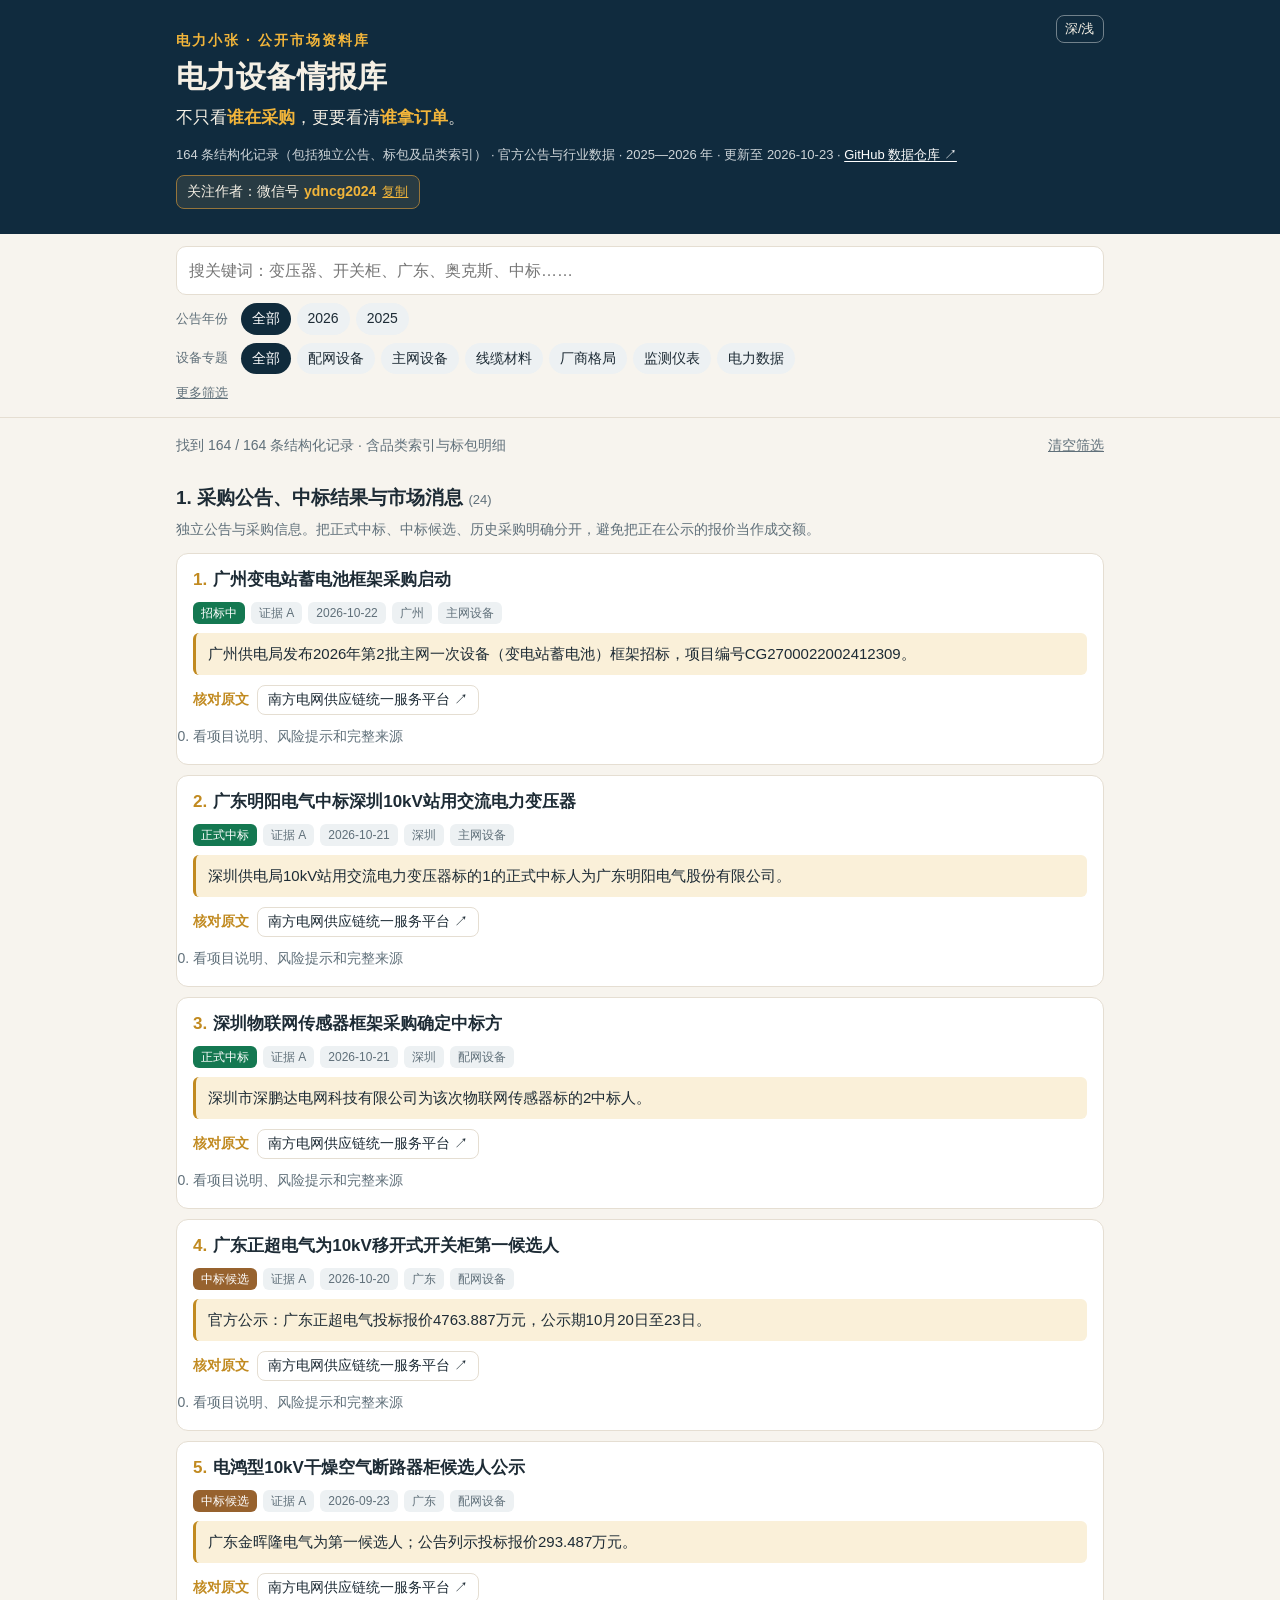
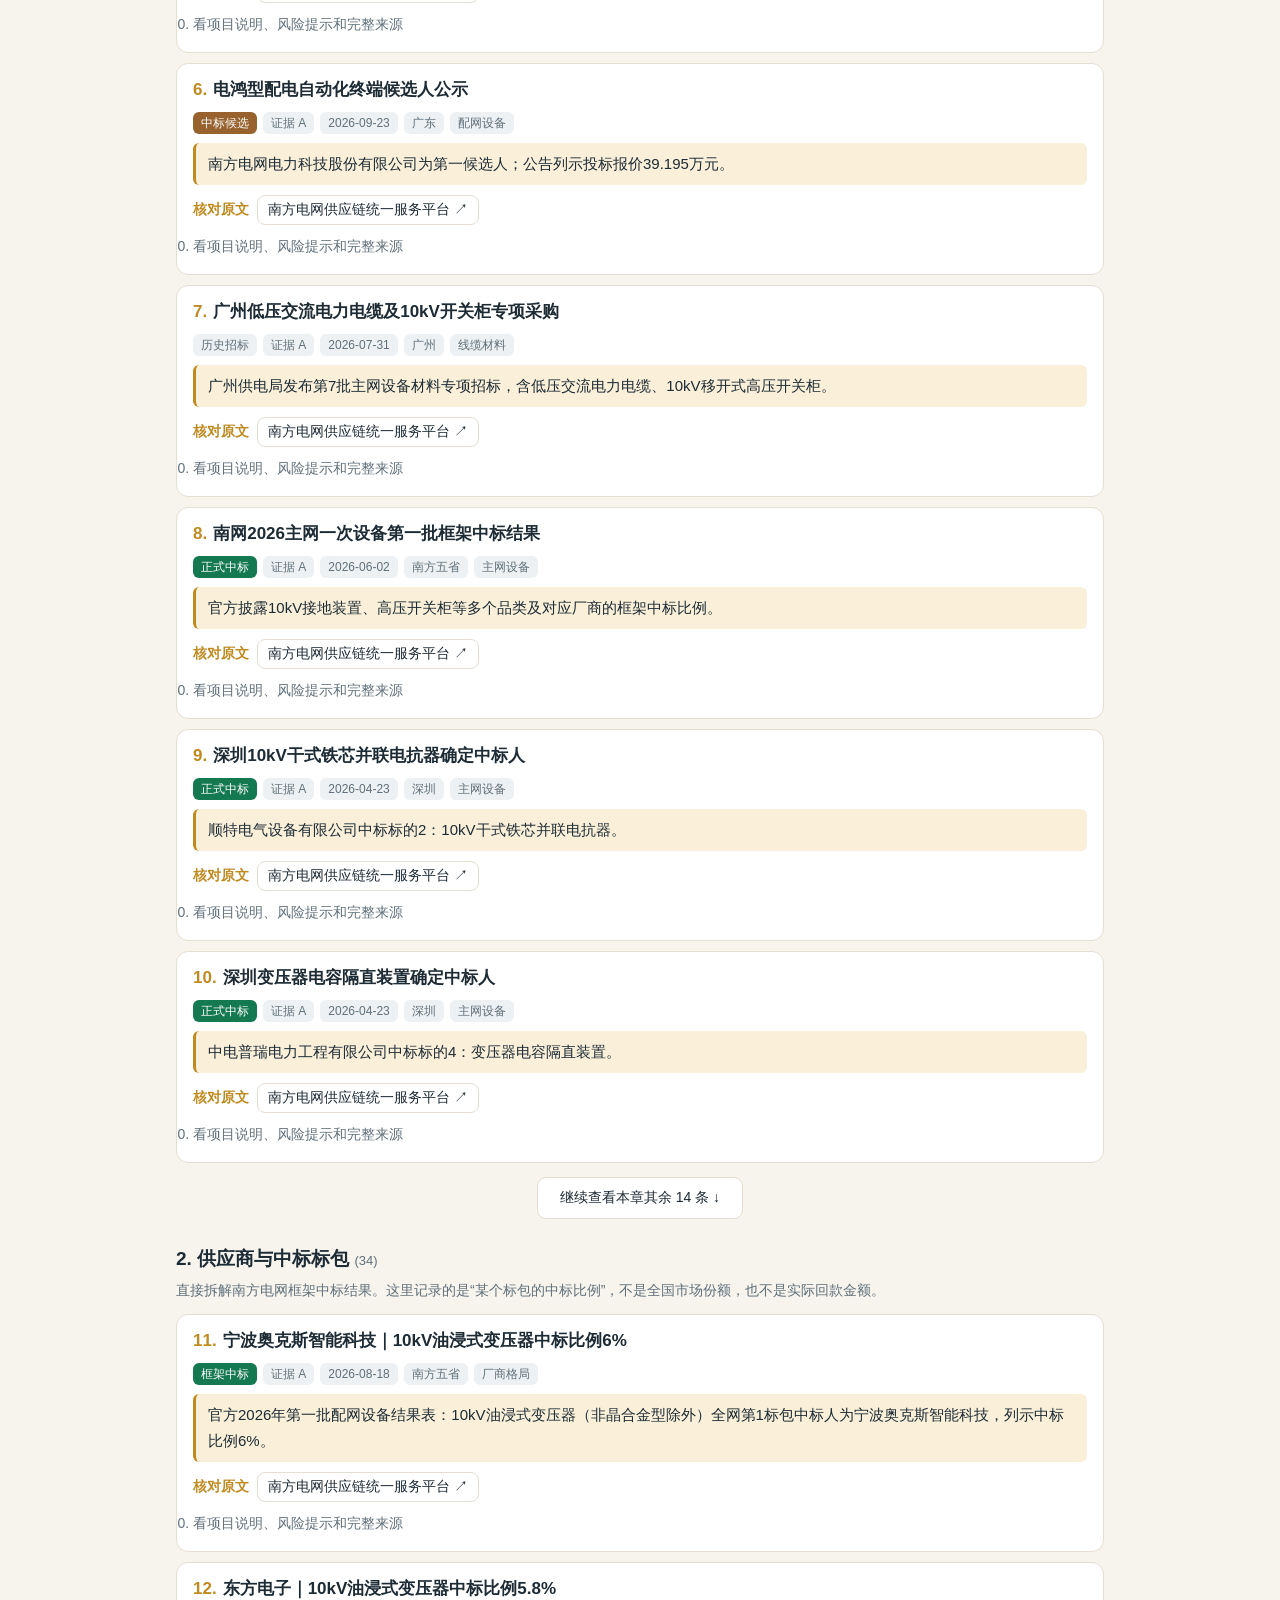
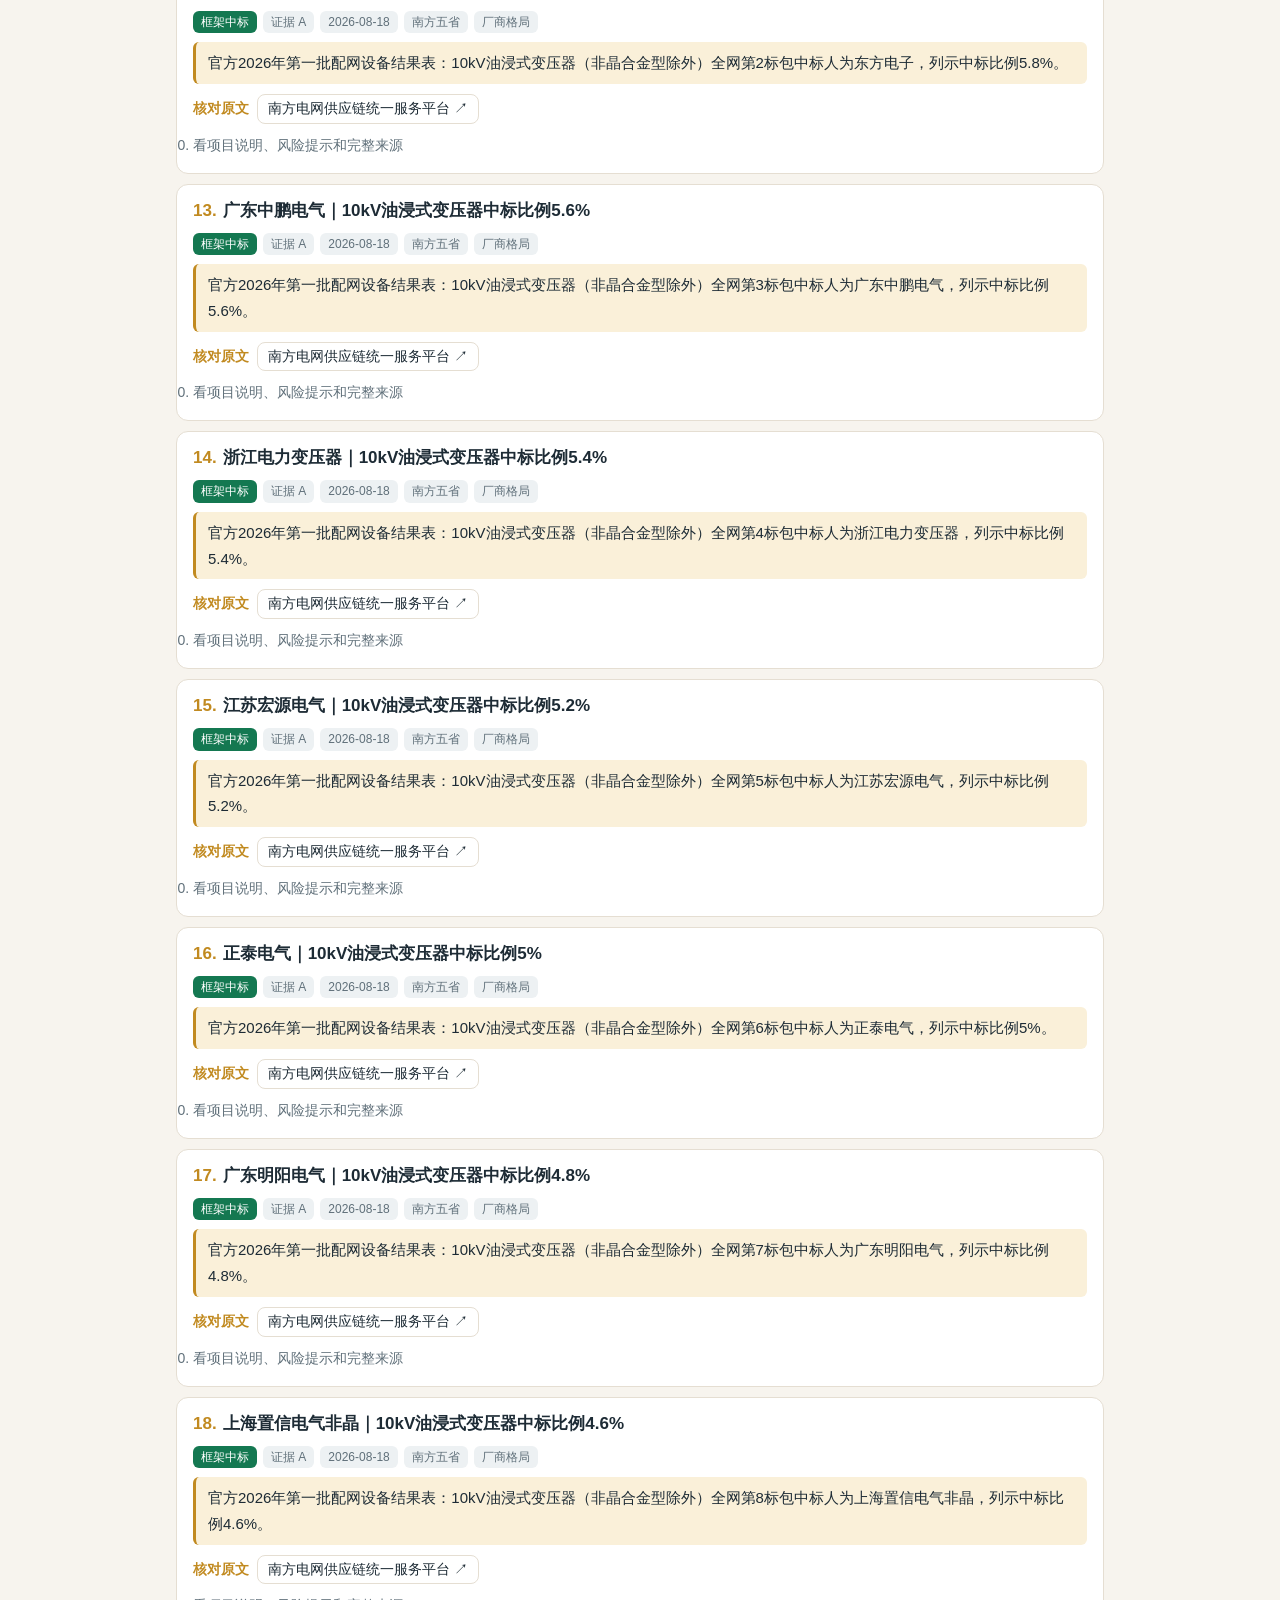
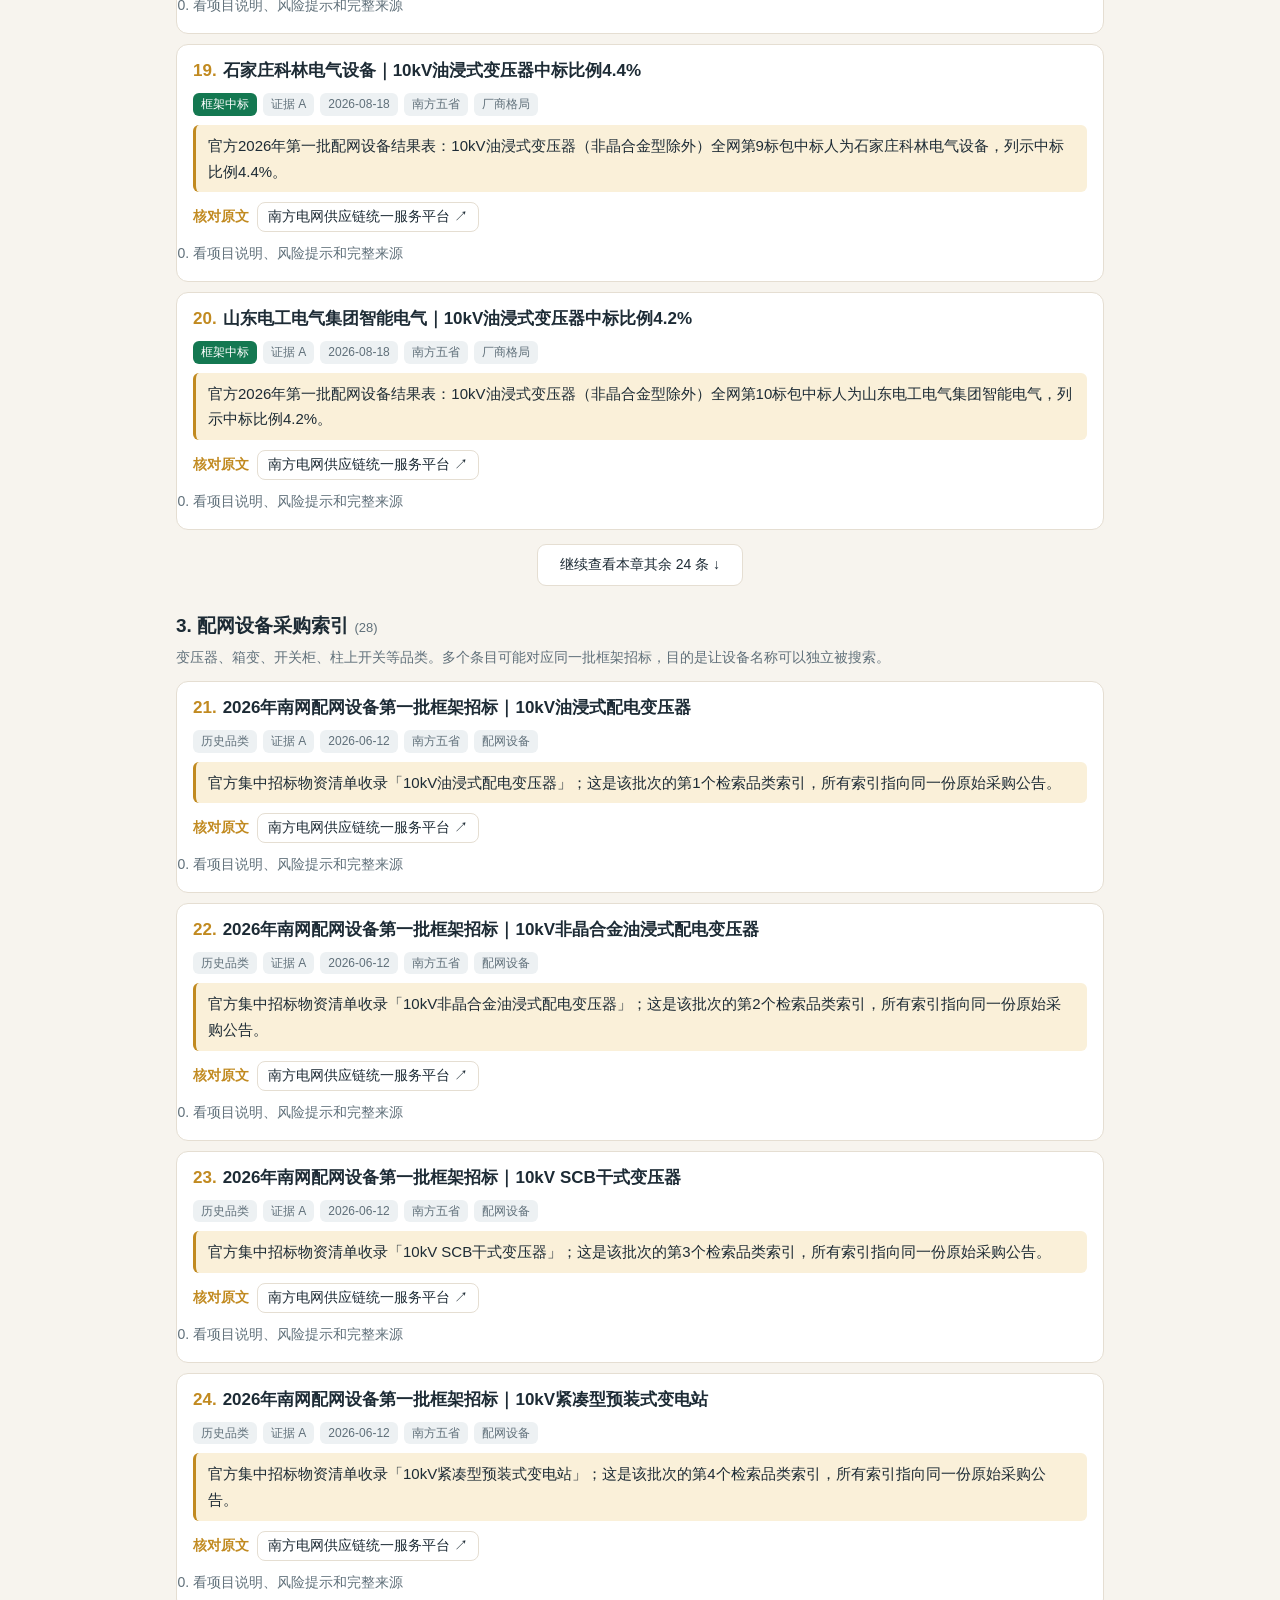
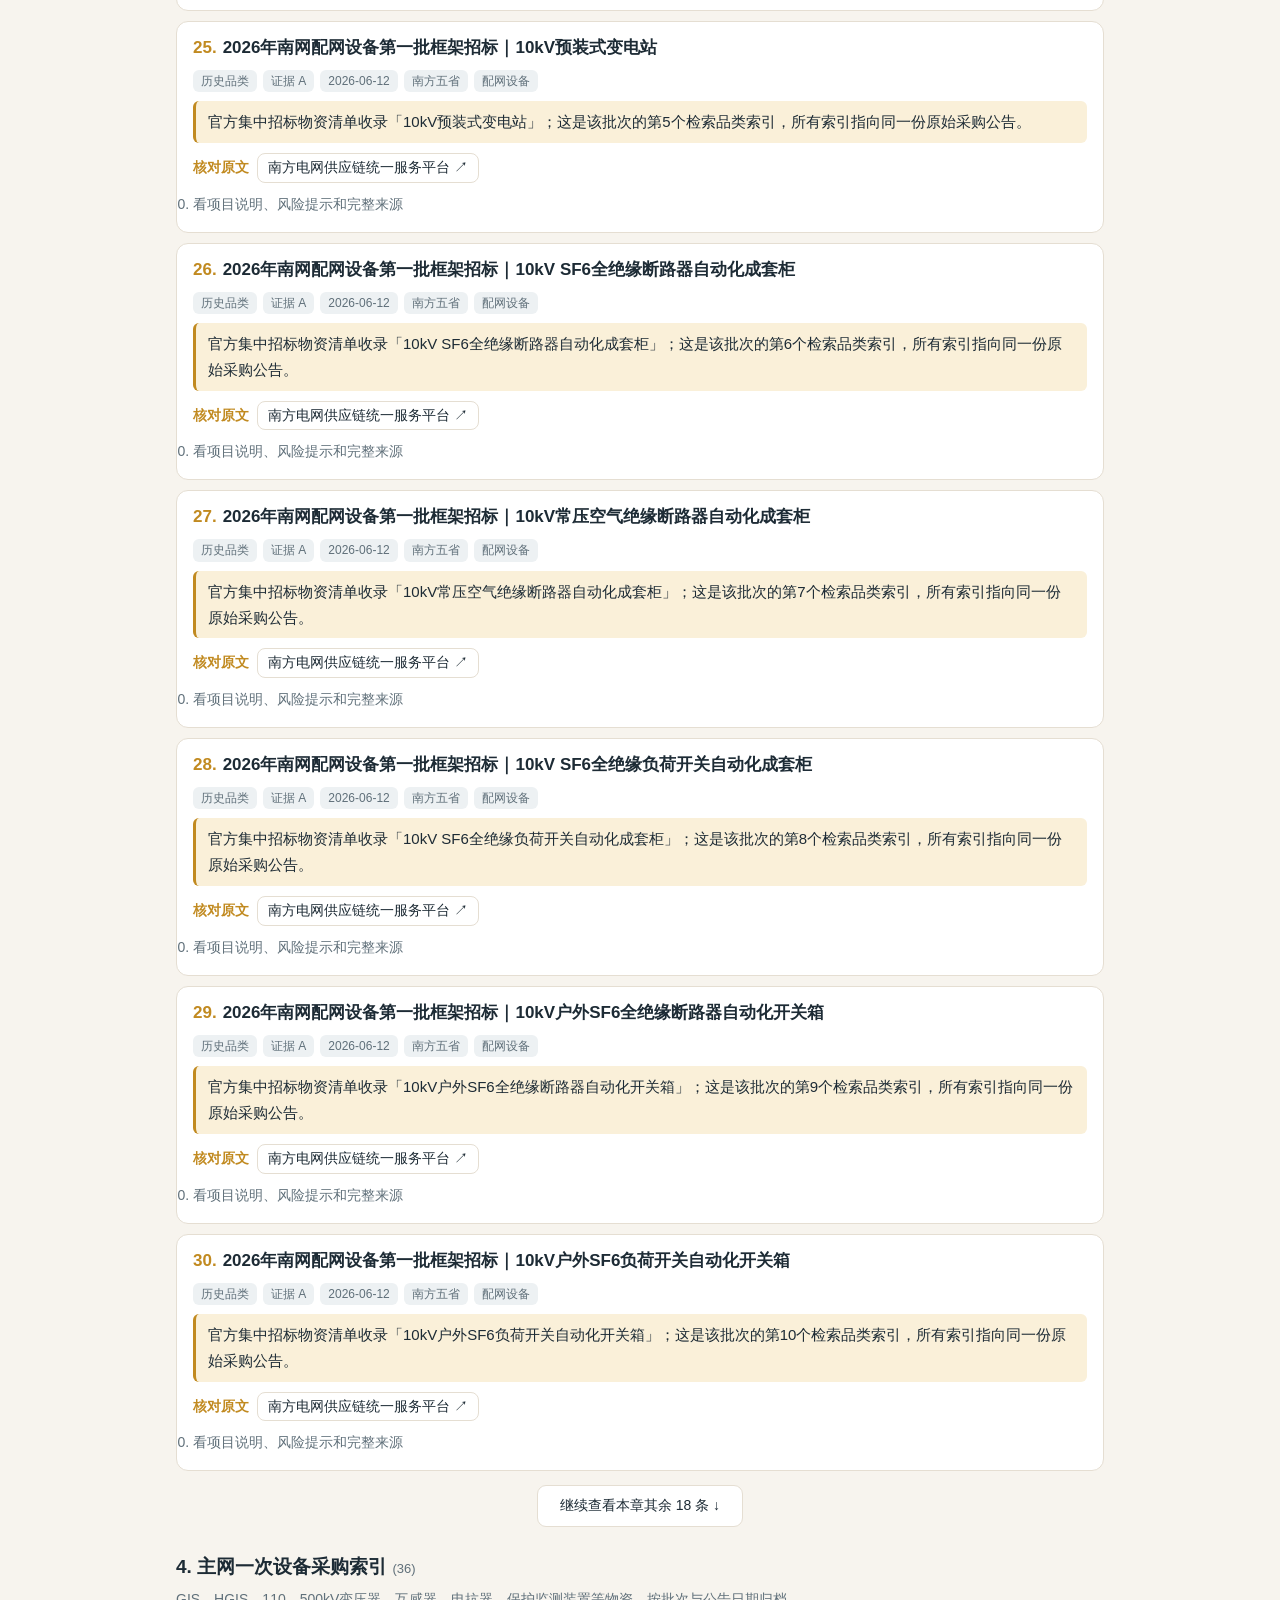
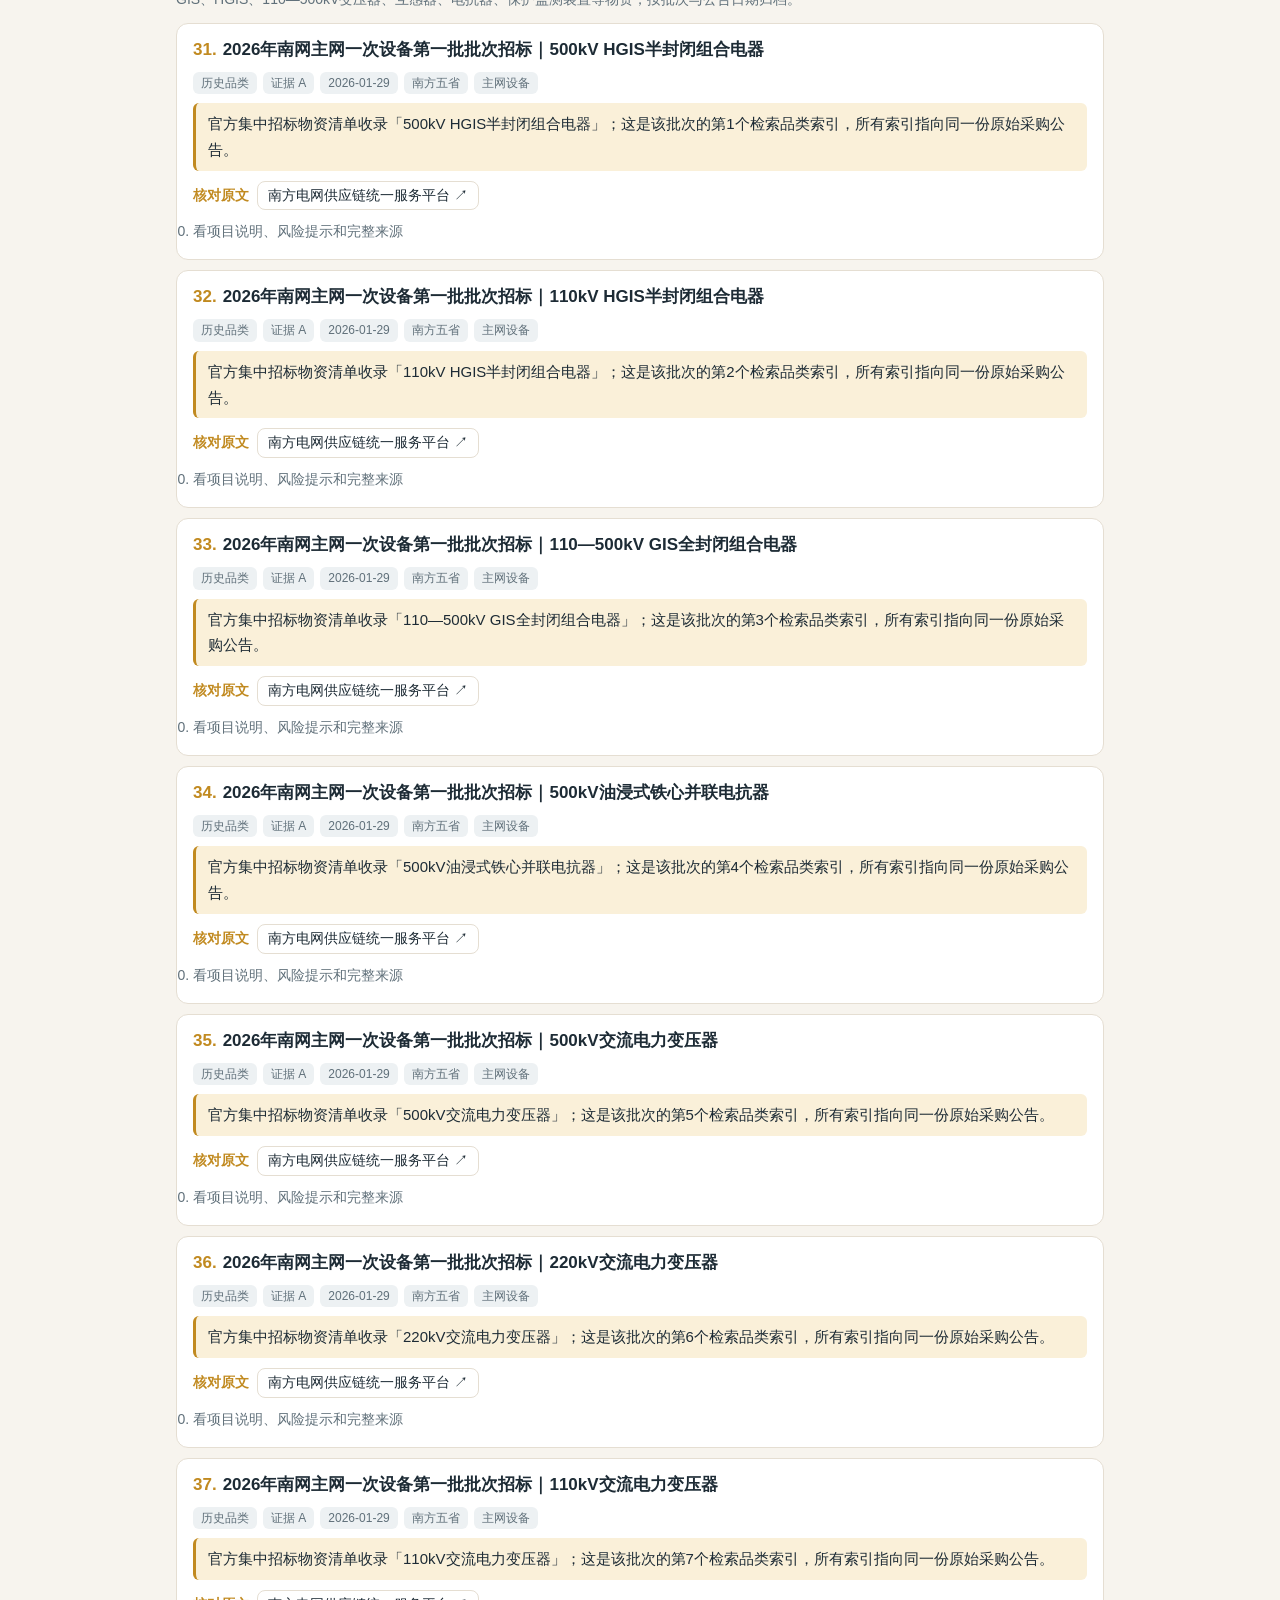
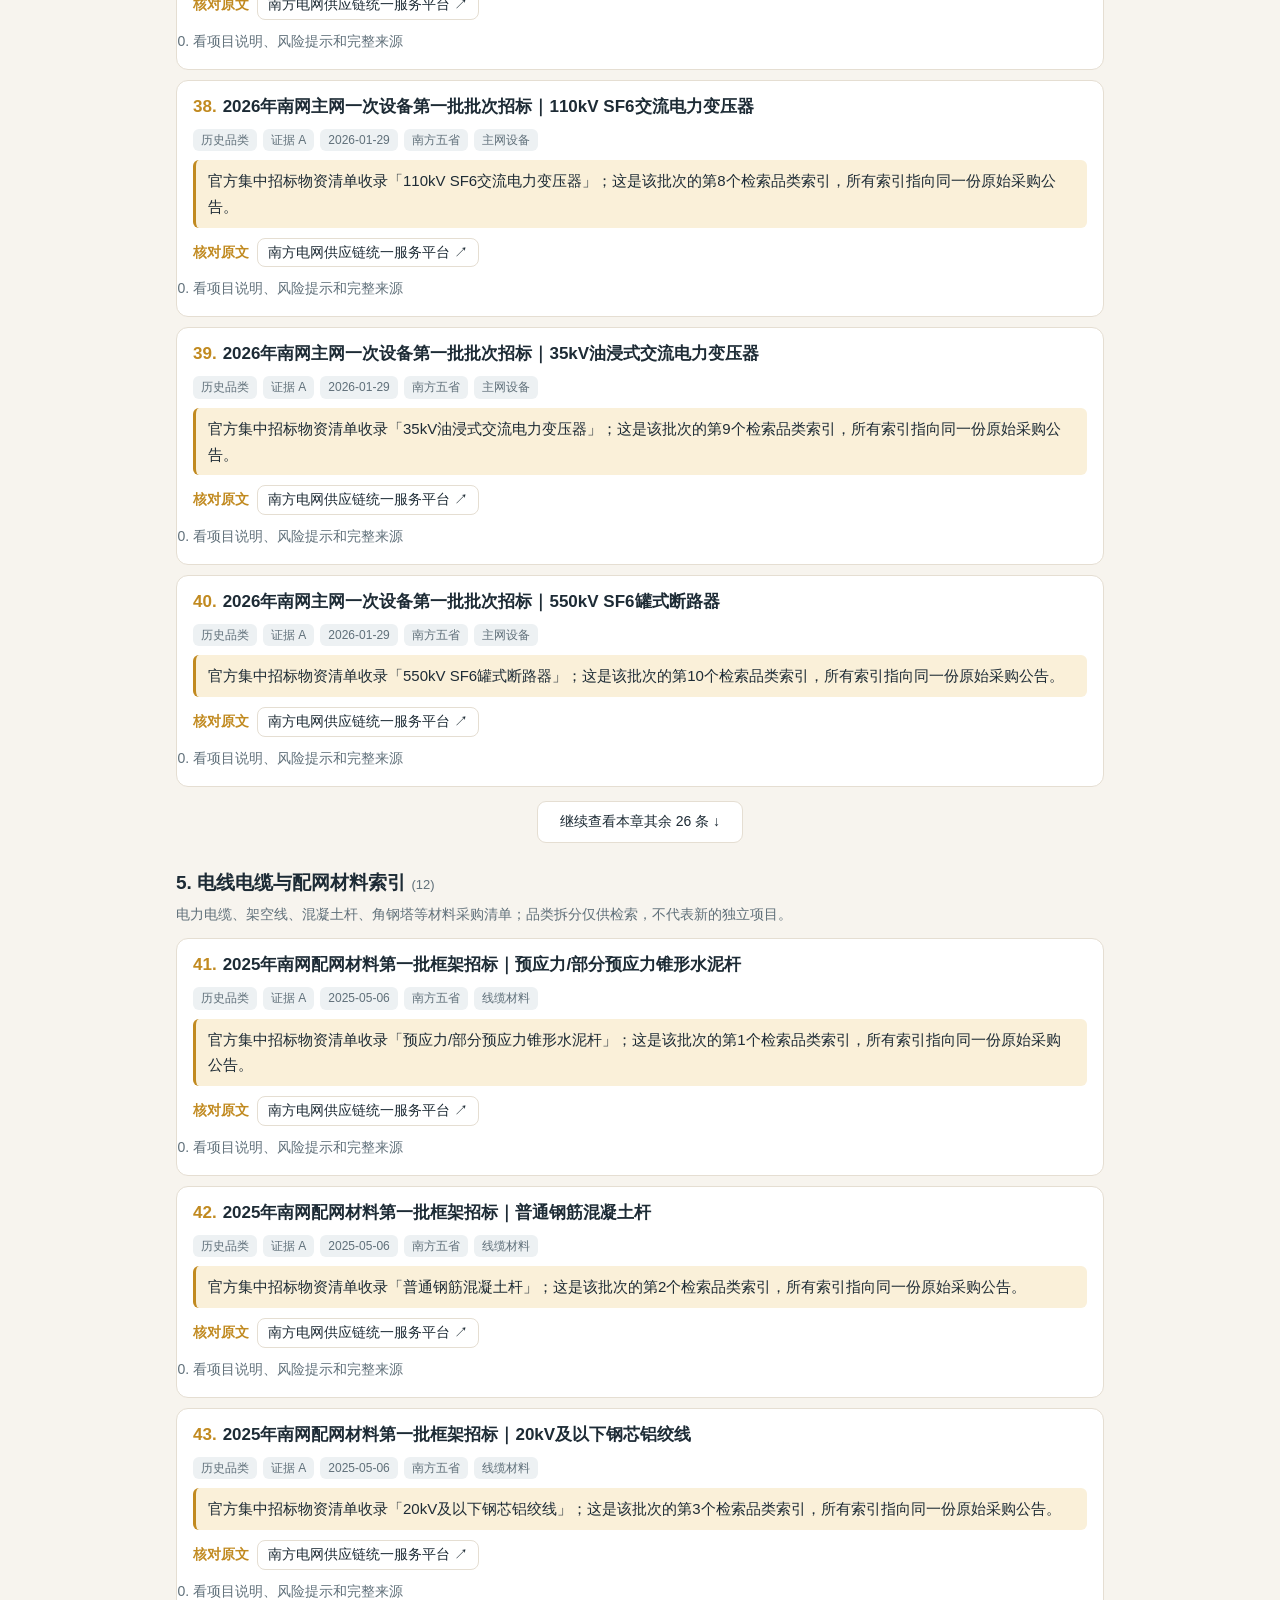
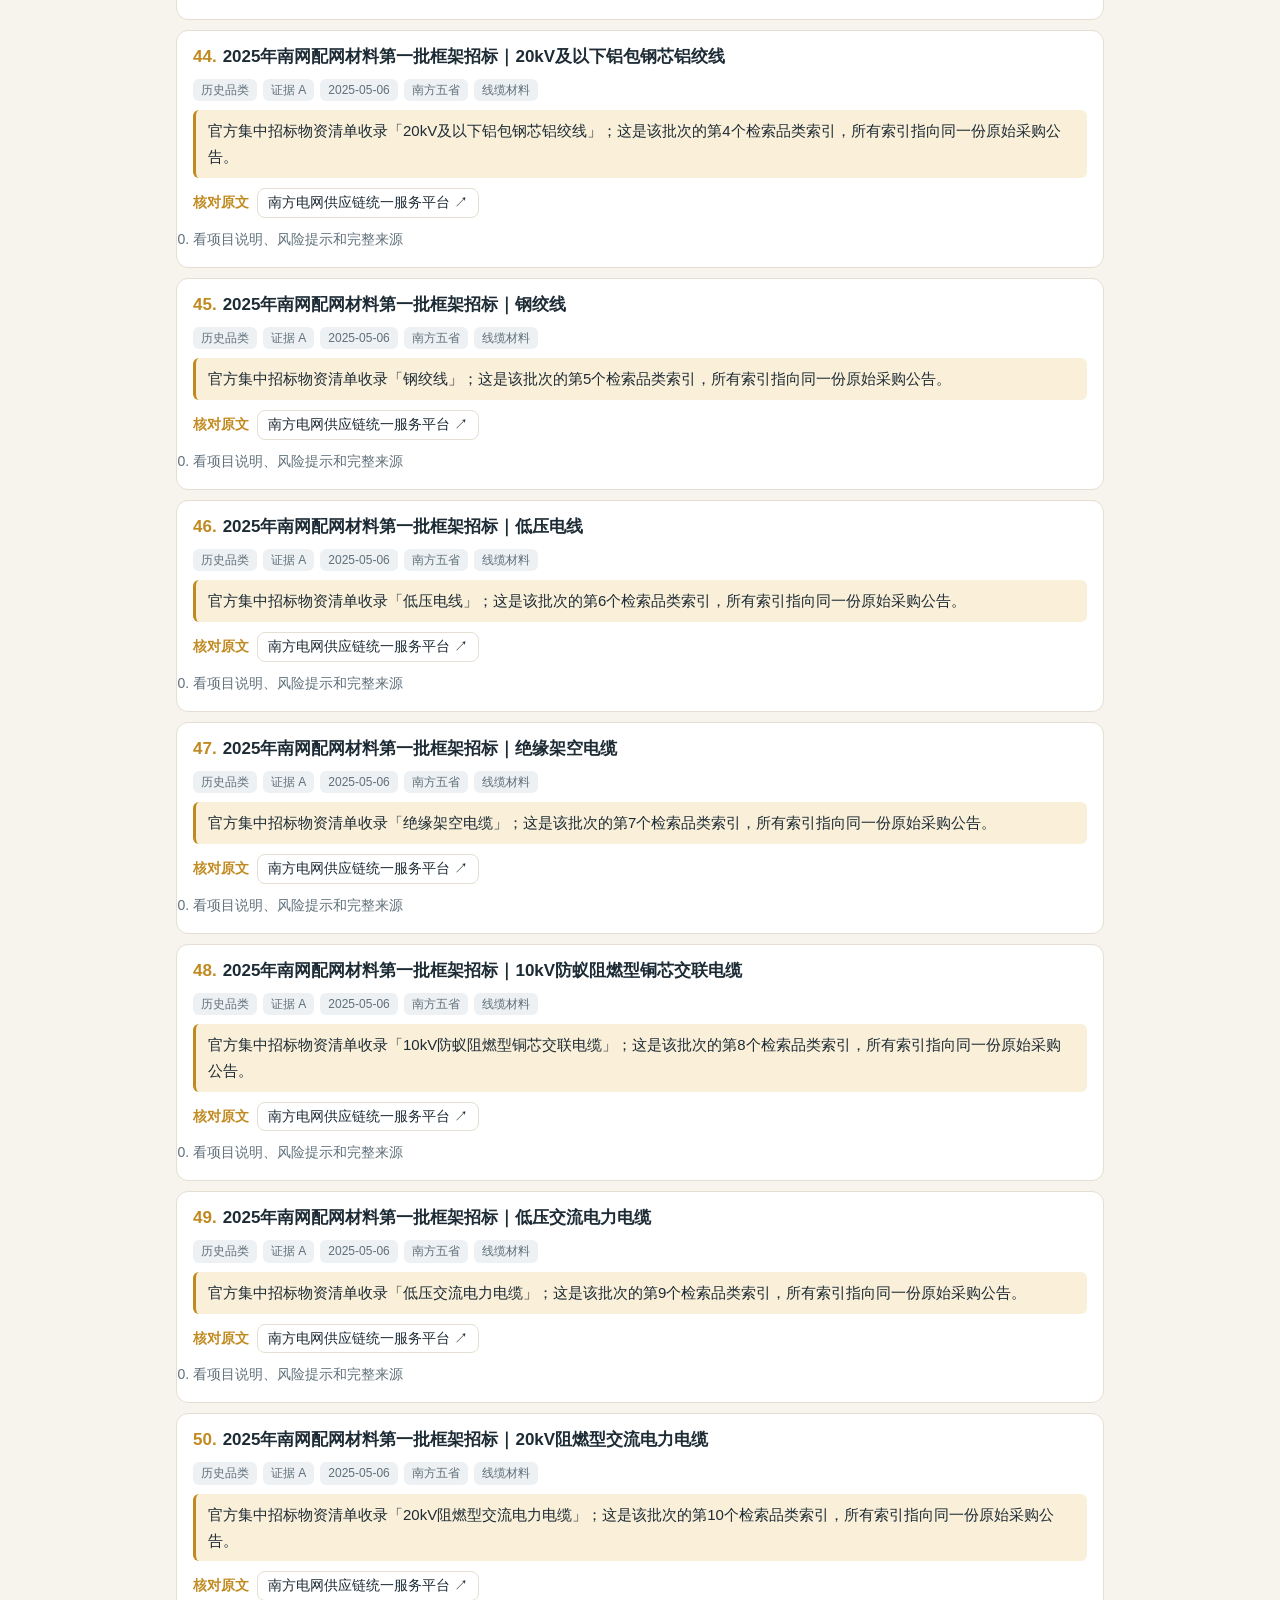
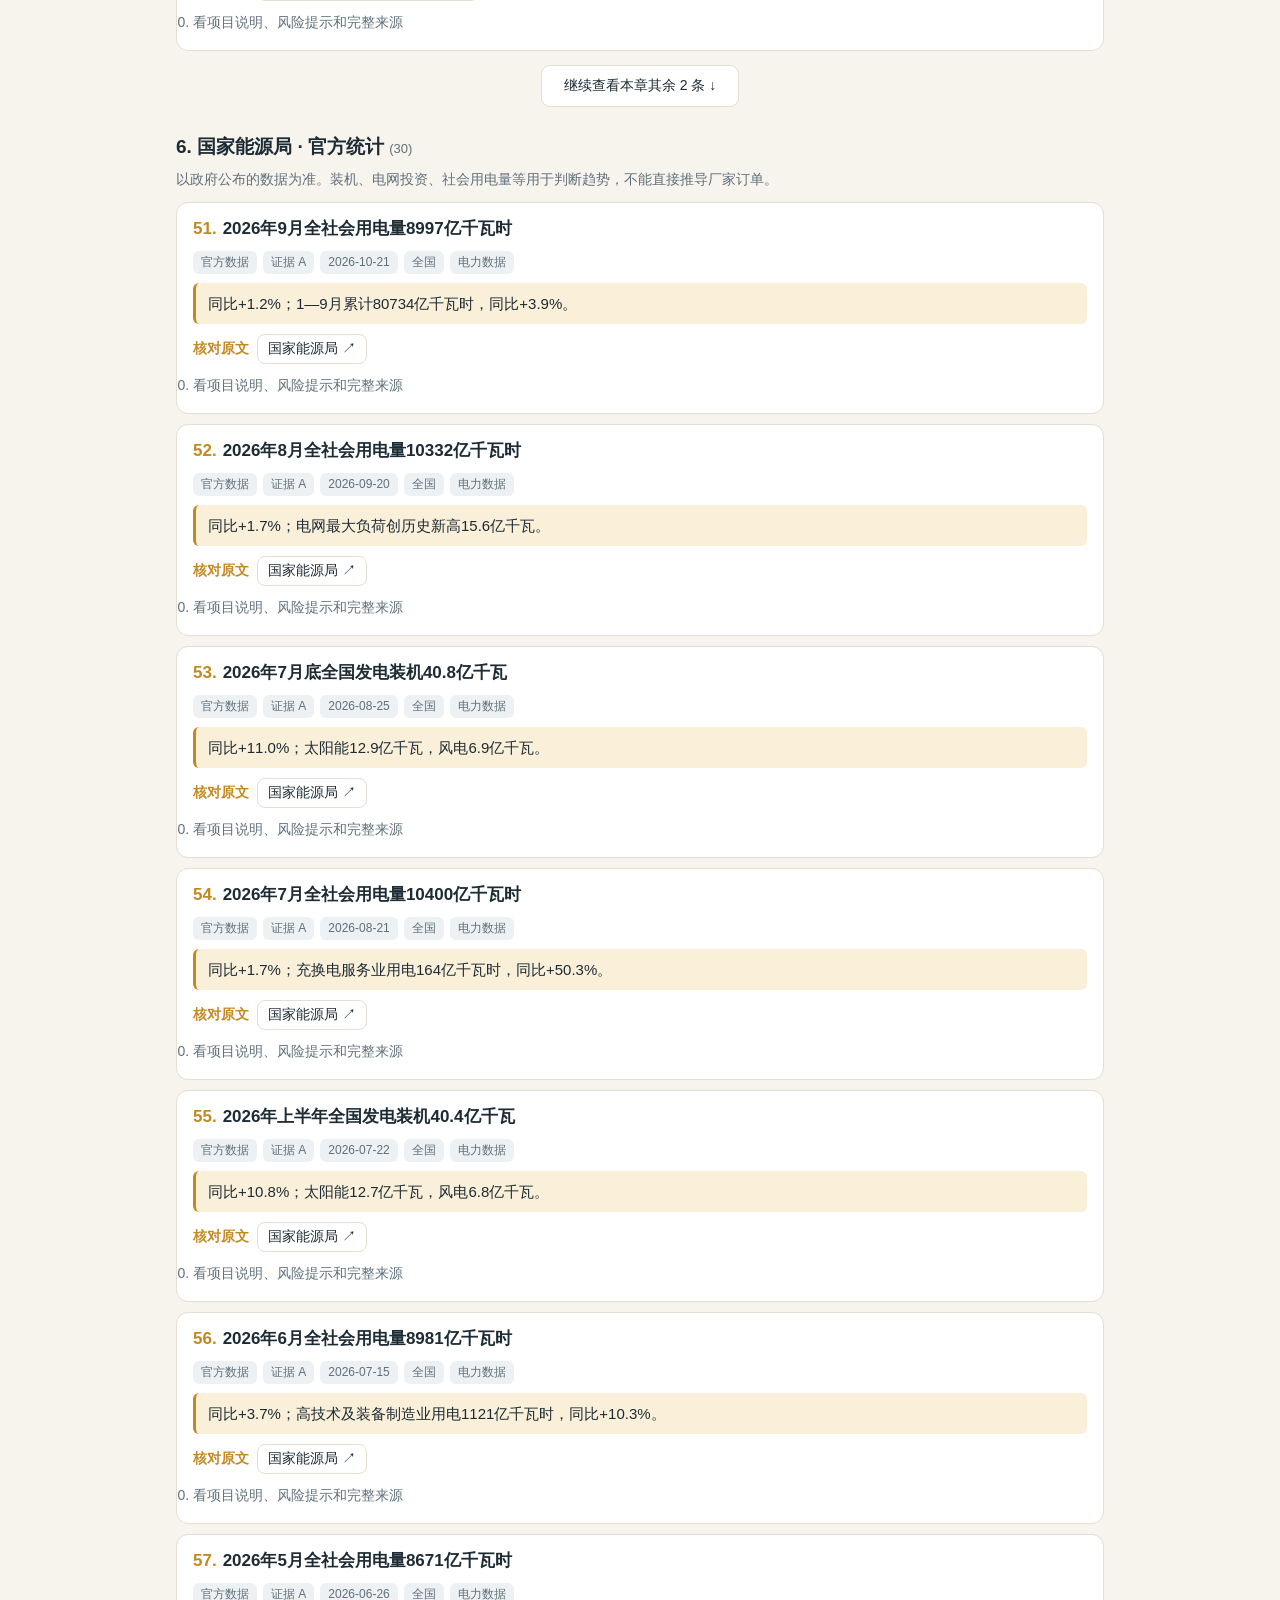
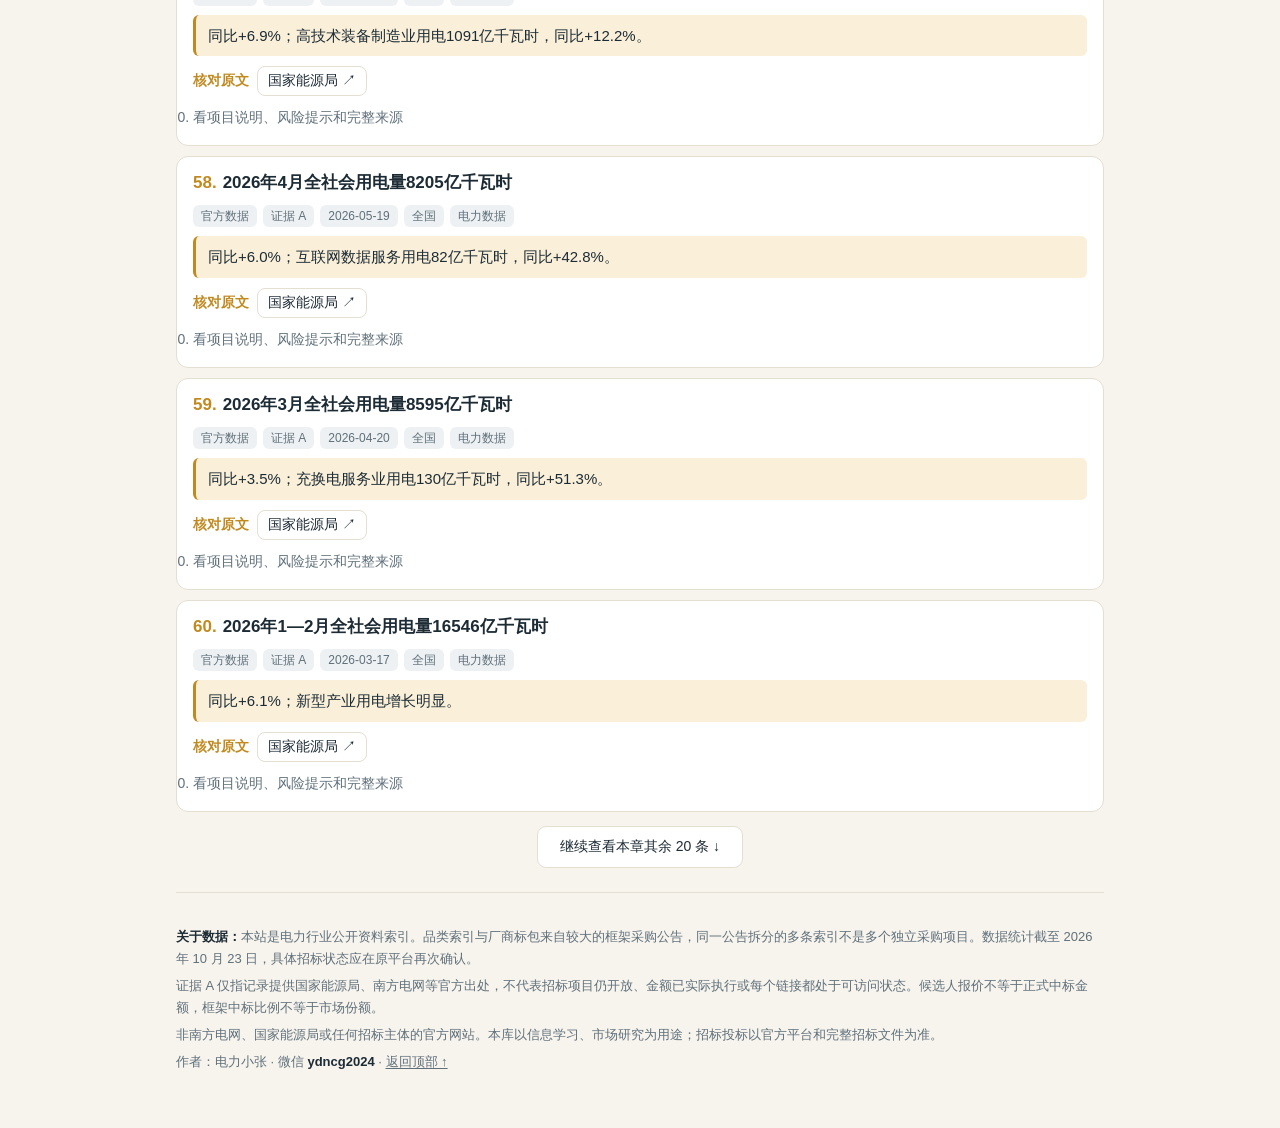
==== commit f7359afb: "Add active-tender status filter to historical intelligence portal" ====
--- a/electric-intel/index.html
+++ b/electric-intel/index.html
@@ -107,7 +107,7 @@
 var expanded=false,opened={};
 var toast=document.getElementById('toast');
 var yearGroup=['2026','2025'],cats=['配网设备','主网设备','线缆材料','厂商格局','监测仪表','电力数据'];
-var stat=['历史招标','正式中标','中标候选','官方数据'];
+var stat=['招标中','历史招标','正式中标','中标候选','官方数据'];
 var types=['公告','中标标包','品类索引','统计发布'];
 var regions=['全国','南方五省','广东','广州','深圳','广西','云南','贵州','海南'];
 var byId=function(id){return document.getElementById(id)};
@@ -142,7 +142,7 @@
 ];
 function card(x,i){
 var label=x.type==='品类索引'?'历史品类':x.type==='中标标包'?'框架中标':x.status;
-var cls=x.status==='正式中标'?'authority':x.status==='中标候选'?'candidate':'';
+var cls=x.status==='正式中标'||x.status==='招标中'?'authority':x.status==='中标候选'?'candidate':'';
 var url=x.url&&/^https:\/\//.test(x.url)?x.url:'#';
 var o='<article class="entry" id="'+h(x.id)+'"><h3><span class="n">'+(i+1)+'.</span>'+h(x.title)+'</h3>';
 o+='<div class="bags"><span class="tag '+cls+'">'+h(label)+'</span><span class="tag">证据 A</span><span class="tag">'+h(x.date)+'</span><span class="tag">'+h(x.region)+'</span><span class="tag">'+h(x.cat)+'</span></div>';
